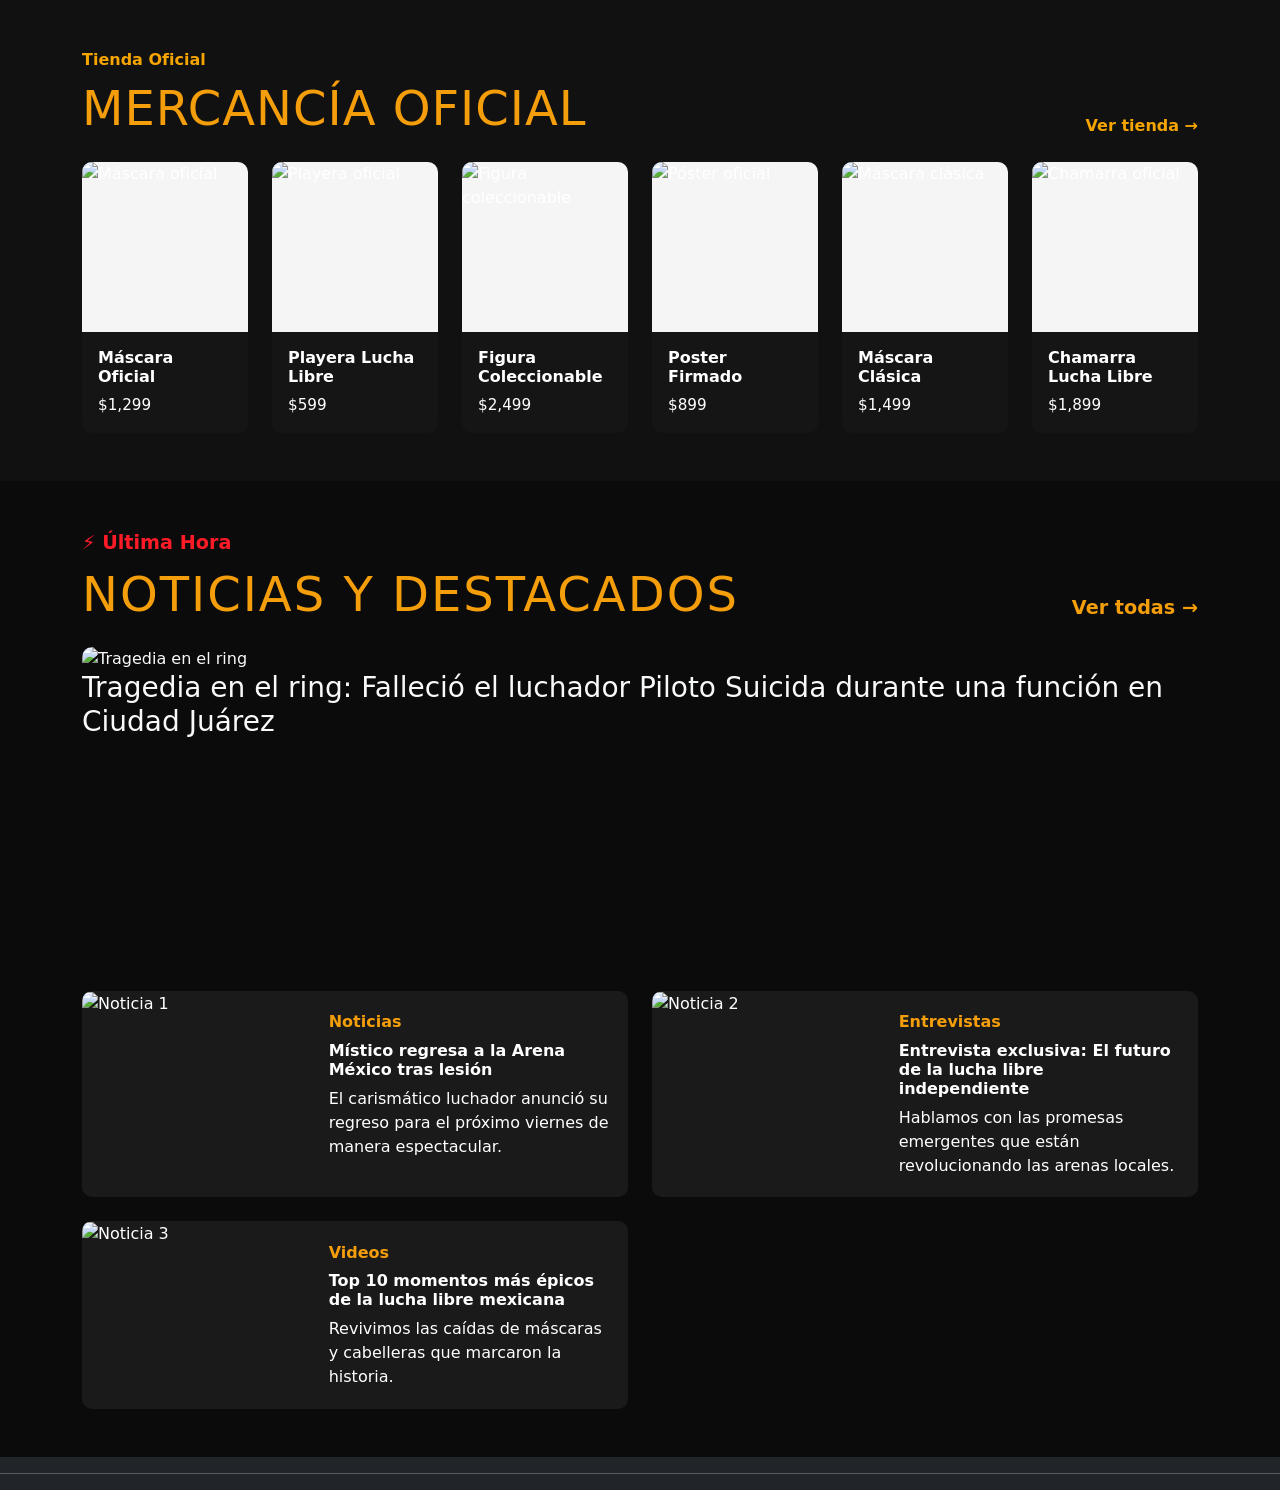
==== index.html @ d5060906 "modificaciones" ====
<!doctype html>
<html lang="es">
  <head>
    <meta charset="UTF-8" />
    <meta name="viewport" content="width=device-width, initial-scale=1.0" />
    <title>Hackatón</title>

    <link
      href="https://cdn.jsdelivr.net/npm/bootstrap@5.3.3/dist/css/versions.min.css"
      rel="stylesheet"
    />
    <link
      href="https://cdn.jsdelivr.net/npm/bootstrap@5.3.3/dist/css/bootstrap.min.css"
      rel="stylesheet"
      integrity="sha384-QWTKZyjpPEjISv5WaRU9OFeRpok6YctnYmDr5pNlyT2bRjXh0JMhjY6hW+ALEwIH"
      crossorigin="anonymous"
    />

    <link rel="stylesheet" href="css/home.css" />
  </head>
  <body class="bg-dark text-light">
    <!--! DONDE LA LEYENDA SE FORJA-->

    <!--! MERCANCÍA OFICIAL -->
    <div class="mercancia-oficial">
      <section class="mercancia-section py-5">
        <div class="container">
          <!--? TÍTULO DE LA SECCIÓN -->
          <div class="d-flex justify-content-between align-items-end mb-4">
            <div>
              <p class="titulo-pequeno mb-2">Tienda Oficial</p>

              <h2 class="titulo-mercancia mb-0">MERCANCÍA OFICIAL</h2>
            </div>
            <!--? Boton ver tienda-->
            <a
              href="/pages/mercancia.html"
              class="ver-tienda d-none d-md-inline-block"
            >
              Ver tienda →
            </a>
          </div>

          <!--? TARJETAS -->
          <div class="row row-cols-1 row-cols-md-3 row-cols-lg-6 g-4">
            <div class="col">
              <div class="card h-100 card-producto">
                <!-- imagen 1 -->
                <div class="producto-img-box">
                  <img
                    src="https://cdn.milenio.com/uploads/media/2019/07/18/mascaras-lucha-libre-juego-fase_0_44_1024_637.jpg"
                    class="producto-img"
                    alt="Máscara oficial"
                  />
                </div>

                <div class="card-body">
                  <h5 class="card-title">Máscara Oficial</h5>
                  <p class="card-text">$1,299</p>
                </div>
              </div>
            </div>

            <div class="col">
              <div class="card h-100 card-producto">
                <!-- imagen 2 -->
                <div class="producto-img-box">
                  <img
                    src="https://encrypted-tbn0.gstatic.com/images?q=tbn:ANd9GcQhhIkLohLwHJtIzZLAo8po2sjQUEaLn5QGZA&s"
                    class="producto-img"
                    alt="Playera oficial"
                  />
                </div>

                <div class="card-body">
                  <h5 class="card-title">Playera Lucha Libre</h5>
                  <p class="card-text">$599</p>
                </div>
              </div>
            </div>

            <div class="col">
              <div class="card h-100 card-producto">
                <!-- imagen 3 -->
                <div class="producto-img-box">
                  <img
                    src="https://images-na.ssl-images-amazon.com/images/I/41IMF8T1-lL._AC_UL495_SR435,495_.jpg"
                    class="producto-img"
                    alt="Figura coleccionable"
                  />
                </div>

                <div class="card-body">
                  <h5 class="card-title">Figura Coleccionable</h5>
                  <p class="card-text">$2,499</p>
                </div>
              </div>
            </div>

            <div class="col">
              <div class="card h-100 card-producto">
                <!-- imagen 4 -->
                <div class="producto-img-box">
                  <img
                    src="https://http2.mlstatic.com/D_NQ_NP_699752-MLM77846238960_072024-O.webp"
                    class="producto-img"
                    alt="Póster oficial"
                  />
                </div>

                <div class="card-body">
                  <h5 class="card-title">Poster Firmado</h5>
                  <p class="card-text">$899</p>
                </div>
              </div>
            </div>

            <div class="col">
              <div class="card h-100 card-producto">
                <!-- imagen 5 -->
                <div class="producto-img-box">
                  <img
                    src="https://i.etsystatic.com/17309891/r/il/6940ac/5048235880/il_fullxfull.5048235880_5ohd.jpg"
                    class="producto-img"
                    alt="Máscara clásica"
                  />
                </div>

                <div class="card-body">
                  <h5 class="card-title">Máscara Clásica</h5>
                  <p class="card-text">$1,499</p>
                </div>
              </div>
            </div>

            <div class="col">
              <div class="card h-100 card-producto">
                <!-- imagen 6 -->
                <div class="producto-img-box">
                  <img
                    src="https://encrypted-tbn0.gstatic.com/images?q=tbn:ANd9GcRQfWSMgFI6F3WywtCOQ6Vuruce3y_BDpOS0g&s"
                    class="producto-img"
                    alt="Chamarra oficial"
                  />
                </div>

                <div class="card-body">
                  <h5 class="card-title">Chamarra Lucha Libre</h5>
                  <p class="card-text">$1,899</p>
                </div>
              </div>
            </div>
          </div>
        </div>
      </section>
    </div>

    <!--! NOTICIAS Y DESTACADOS-->
    <section class="noticias-section py-5">
      <div class="container">
        <!--? Encabezado -->
        <div class="d-flex justify-content-between align-items-end mb-4">
          <div>
            <p class="last-new mb-2">⚡ Última Hora</p>

            <h2 class="noticias-title mb-0">NOTICIAS Y DESTACADOS</h2>
          </div>

          <a
            href="/pages/noticias.html"
            class="ver-todas d-none d-md-inline-block"
          >
            Ver todas →
          </a>
        </div>

        <!--? Noticia principal -->
        <div class="noticia-principal mb-4">
          <img
            src="https://sportal365images.com/process/smp-images-production/record.mx/27022026/68dc5861-8cba-47db-aeb2-002b537a43bd.jpeg?operations=crop(1:64:1500:907),fit(860:484)"
            alt="Tragedia en el ring"
            class="noticia-principal-img"
          />

          <div class="noticia-principal-info">
            <h3>
              Tragedia en el ring: Falleció el luchador Piloto Suicida durante
              una función en Ciudad Juárez
            </h3>
          </div>
        </div>

        <!-- ?Noticias pequeñas -->
        <div class="row g-4">
          <!-- Noticia 1 -->
          <div class="col-12 col-lg-6">
            <div class="card noticia-card border-0 h-100">
              <div class="row g-0 h-100">
                <div class="col-5">
                  <img
                    src="https://blob.postadeportes.com/images/2025/06/26/gqpomvdbiaedv8s-0f9f808e-focus-min0.19-0.68-498-423.webp"
                    class="img-fluid noticia-img"
                    alt="Noticia 1"
                  />
                </div>

                <div class="col-7">
                  <div class="card-body">
                    <span class="categoria">Noticias</span>
                    <h5 class="card-title">
                      Místico regresa a la Arena México tras lesión
                    </h5>
                    <p class="card-text">
                      El carismático luchador anunció su regreso para el próximo
                      viernes de manera espectacular.
                    </p>
                  </div>
                </div>
              </div>
            </div>
          </div>

          <!-- Noticia 2 -->
          <div class="col-12 col-lg-6">
            <div class="card noticia-card border-0 h-100">
              <div class="row g-0 h-100">
                <div class="col-5">
                  <img
                    src="https://yt3.googleusercontent.com/8dI4qmXKFoPA9MI8p9ss1xSdeLlBYXfAQeUu3wDIXyPmvXO3UEvaw8Fo3HADbaXZFEF5_k3kuw=s900-c-k-c0x00ffffff-no-rj"
                    class="img-fluid noticia-img"
                    alt="Noticia 2"
                  />
                </div>

                <div class="col-7">
                  <div class="card-body">
                    <span class="categoria">Entrevistas</span>
                    <h5 class="card-title">
                      Entrevista exclusiva: El futuro de la lucha libre
                      independiente
                    </h5>
                    <p class="card-text">
                      Hablamos con las promesas emergentes que están
                      revolucionando las arenas locales.
                    </p>
                  </div>
                </div>
              </div>
            </div>
          </div>

          <!-- Noticia 3 -->
          <div class="col-12 col-lg-6">
            <div class="card noticia-card border-0 h-100">
              <div class="row g-0 h-100">
                <div class="col-5">
                  <img
                    src="https://st2.depositphotos.com/1579454/11358/i/450/depositphotos_113585834-stock-photo-top-10-ten-award-cup.jpg"
                    class="img-fluid noticia-img"
                    alt="Noticia 3"
                  />
                </div>

                <div class="col-7">
                  <div class="card-body">
                    <span class="categoria">Videos</span>
                    <h5 class="card-title">
                      Top 10 momentos más épicos de la lucha libre mexicana
                    </h5>
                    <p class="card-text">
                      Revivimos las caídas de máscaras y cabelleras que marcaron
                      la historia.
                    </p>
                  </div>
                </div>
              </div>
            </div>
          </div>
        </div>
      </div>
    </section>
    <hr />
    <!--!LUCHADORES DESTACADOS-->

    <!--!GALERIA MULTIMEDIA-->

    <script
      src="https://cdn.jsdelivr.net/npm/bootstrap@5.3.3/dist/js/bootstrap.bundle.min.js"
      integrity="sha384-YvpcrYf0tY3lHB60NNkmXc5s9fDVZLESaAA55NDzOxhy9GkcIdslK1eN7N6jIeHz"
      crossorigin="anonymous"
    ></script>

    <script src="js/app.js"></script>
  </body>
</html>
---- css/home.css ----
/*!MERCANCIA OFICIAL*/

.mercancia-section {
  background-color: #111111;
}

.titulo-pequeno {
  color: #f5a400;
  font-size: 1rem;
  font-weight: 700;
}
.titulo-mercancia {
  color: rgb(245, 158, 11);
  font-size: clamp(2rem, 4vw, 3rem);
  font-weight: 400;
  letter-spacing: 1px;
}

.titulo-mercancia span {
  color: #f5a400;
}

.ver-tienda {
  color: #f5a400;
  text-decoration: none;
  font-size: 1rem;
  font-weight: 700;
}

.ver-tienda:hover {
  color: #06b6d4;
}

.card-producto {
  background-color: #151515;
  color: white;
  border: none;
  border-radius: 10px;
  overflow: hidden;
}

.producto-img-box {
  width: 100%;
  height: 170px;
  background-color: #f5f5f5;

  display: flex;
  align-items: center;
  justify-content: center;

  overflow: hidden;
}

.producto-img {
  width: 100%;
  height: 100%;
  object-fit: contain;
  display: block;
}

.card-producto .card-body {
  padding: 1rem;
}

.card-producto .card-title {
  font-size: 1rem;
  font-weight: 600;
}

.card-producto .card-text {
  font-size: 0.95rem;
  margin-bottom: 0;
}

/*!NOTICIAS Y DESTACADOS*/
.noticias-section {
  background-color: #0b0b0b;
}

.last-new {
  color: #fd1b28;
  font-size: 1.2rem;
  font-weight: 700;
}

.noticias-title {
  color: rgb(245, 158, 11);
  font-size: clamp(2rem, 4vw, 3rem);
  font-weight: 400;
  letter-spacing: 2px;
}

.noticias-title span {
  color: rgb(231, 76, 60);
}

.ver-todas {
  color: #f59e0b;
  text-decoration: none;
  font-size: 1.2rem;
  font-weight: 600;
}

.ver-todas:hover {
  color: #06b6d4;
}

/*? Noticia principal */
.noticia-principal {
  min-height: 320px;
  border-radius: 10px;
  overflow: hidden;
  background-color: #0b0b0b;
}

.noticia-principal .card-img {
  width: 100%;
  height: 120px;
  object-fit: cover;
  display: block;
}

.noticia-principal-img {
  width: 100%;
  height: 100%;
  object-fit: cover;
  object-position: center;
  display: block;
}

.noticia-overlay {
  background: linear-gradient(
    to top,
    rgba(0, 0, 0, 0.85),
    rgba(0, 0, 0, 0.25),
    rgba(0, 0, 0, 0)
  );
  padding: 2rem;
}

.categoria-principal {
  font-size: 1rem;
  font-weight: 700;
}

.titulo-principal {
  font-size: 1.4rem;
  font-weight: 700;
  margin: 1;
}

/*? Tarjetas pequeñas */
.noticia-card {
  background-color: #1a1a1a;
  color: white;
  border-radius: 10px;
  overflow: hidden;
}

.noticia-img {
  width: 100%;
  height: 100%;
  object-fit: cover;
}

.noticia-card .card-body {
  padding: 1.2rem;
}

.categoria {
  color: rgb(245, 158, 11);
  font-size: 1rem;
  font-weight: 700;
}

.noticia-card .card-title {
  font-size: 1rem;
  font-weight: 700;
  margin-top: 0.4rem;
  margin-bottom: 0.5rem;
}

.noticia-card .card-text {
  color: fafafa;
  font-size: 1rem;
  margin-bottom: 0;
}

.card-title {
  font-size: 1rem;
}
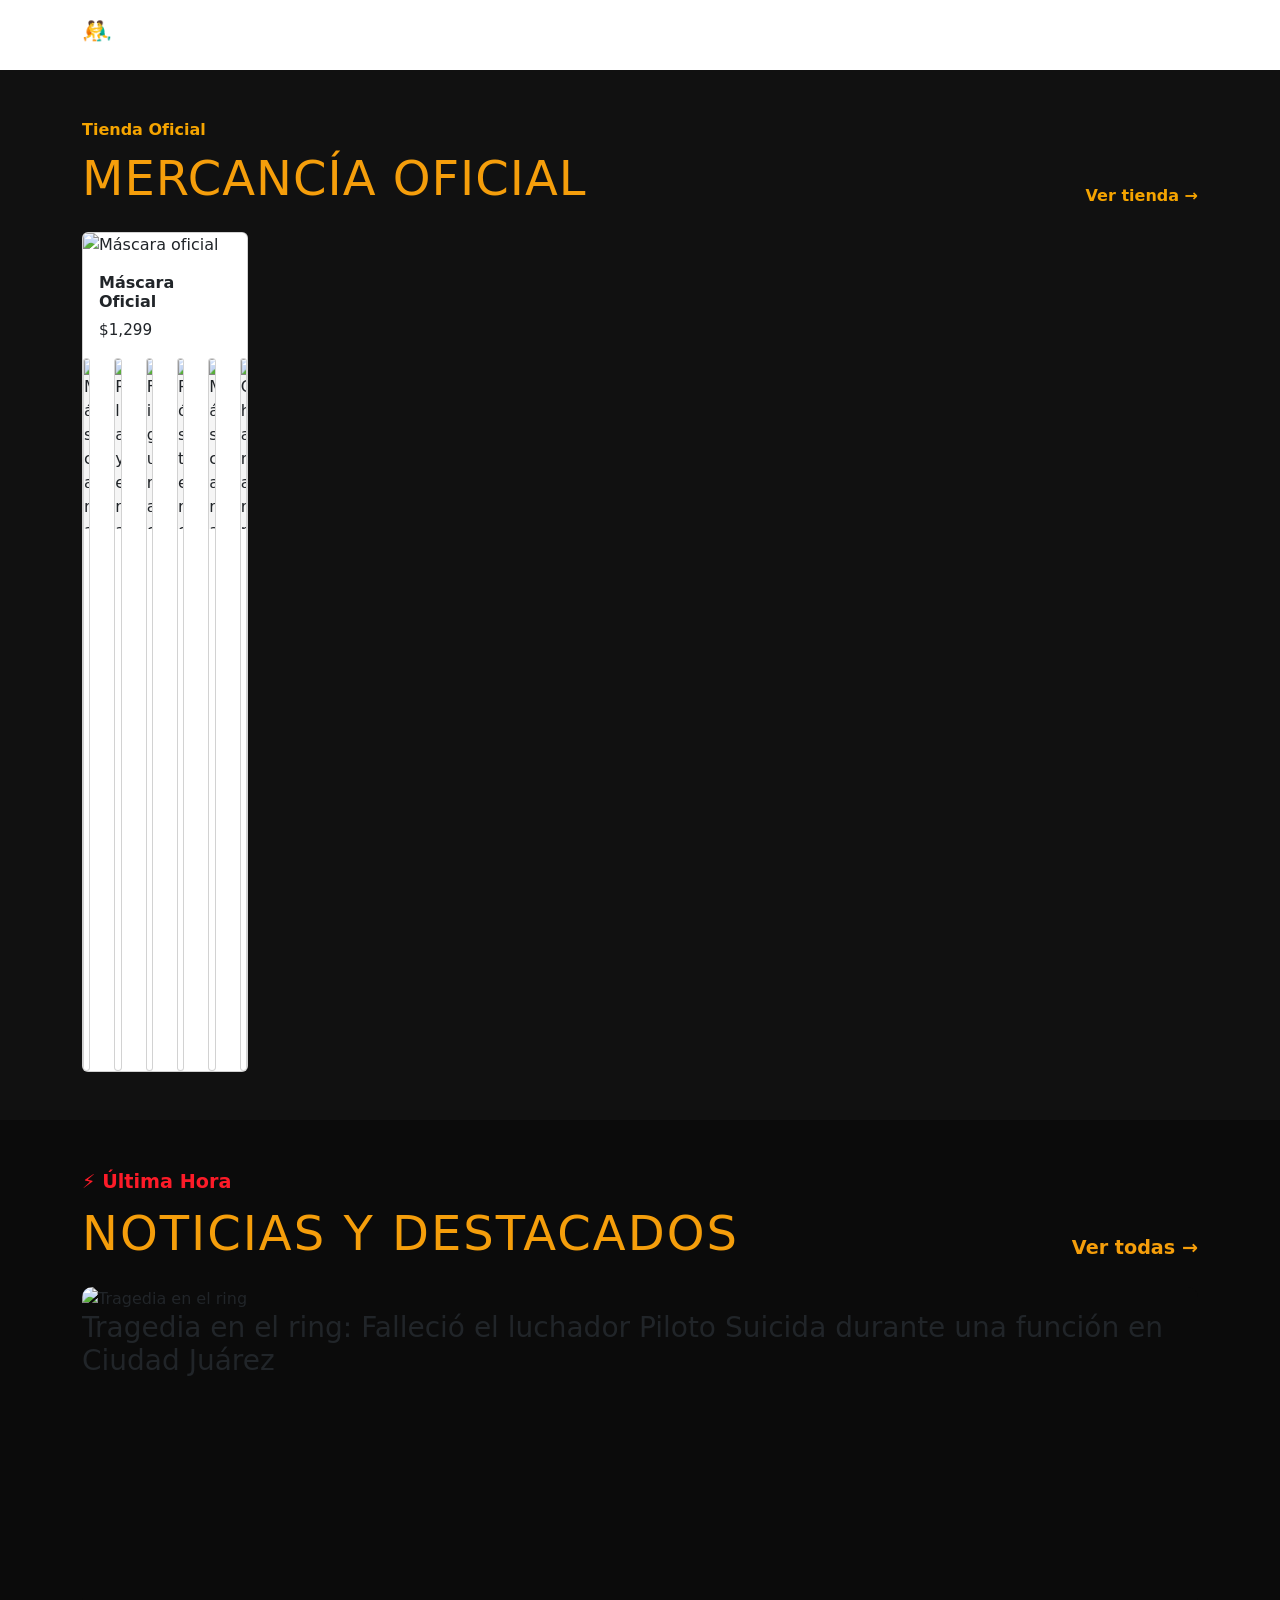
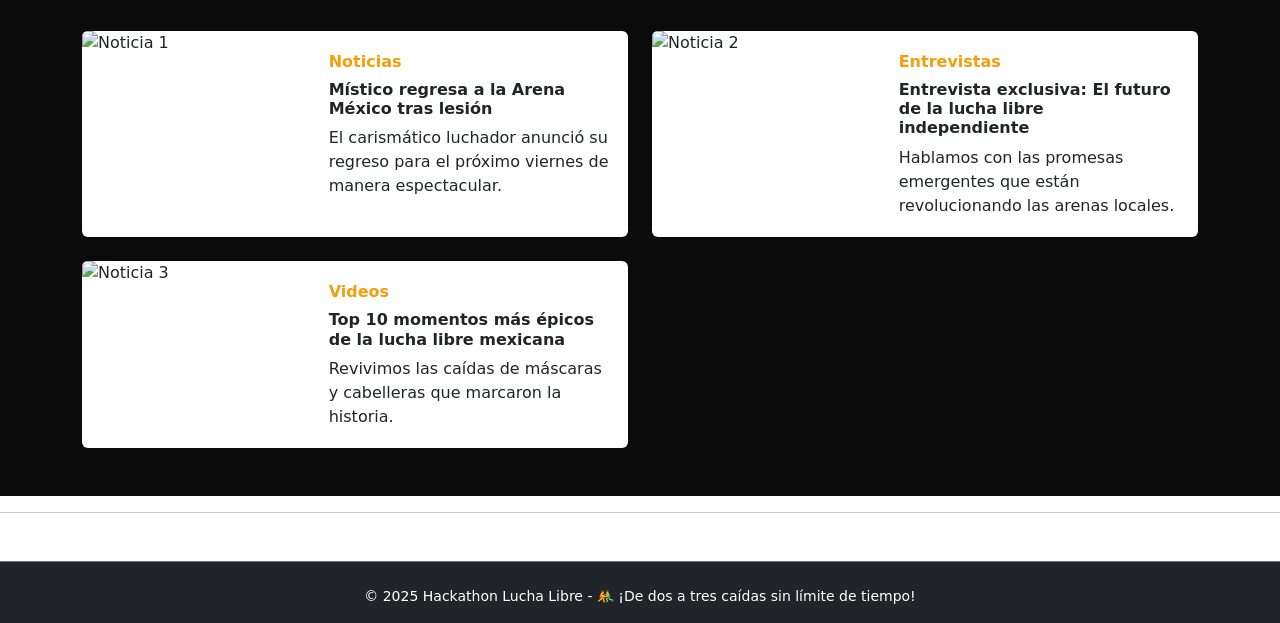
==== commit 95851a29: "Merge branch 'main' into luchadores" ====
--- a/index.html
+++ b/index.html
@@ -1,44 +1,63 @@
 <!doctype html>
 <html lang="es">
-  <head>
-    <meta charset="UTF-8" />
-    <meta name="viewport" content="width=device-width, initial-scale=1.0" />
-    <title>Hackatón</title>
-
-    <link
-      href="https://cdn.jsdelivr.net/npm/bootstrap@5.3.3/dist/css/versions.min.css"
-      rel="stylesheet"
-    />
-    <link
-      href="https://cdn.jsdelivr.net/npm/bootstrap@5.3.3/dist/css/bootstrap.min.css"
-      rel="stylesheet"
-      integrity="sha384-QWTKZyjpPEjISv5WaRU9OFeRpok6YctnYmDr5pNlyT2bRjXh0JMhjY6hW+ALEwIH"
-      crossorigin="anonymous"
-    />
-
-    <link rel="stylesheet" href="css/home.css" />
-  </head>
-  <body class="bg-dark text-light">
-    <!--! DONDE LA LEYENDA SE FORJA-->
-
-    <!--! MERCANCÍA OFICIAL -->
-    <div class="mercancia-oficial">
-      <section class="mercancia-section py-5">
-        <div class="container">
-          <!--? TÍTULO DE LA SECCIÓN -->
-          <div class="d-flex justify-content-between align-items-end mb-4">
-            <div>
-              <p class="titulo-pequeno mb-2">Tienda Oficial</p>
-
-              <h2 class="titulo-mercancia mb-0">MERCANCÍA OFICIAL</h2>
-            </div>
-            <!--? Boton ver tienda-->
-            <a
-              href="/pages/mercancia.html"
-              class="ver-tienda d-none d-md-inline-block"
-            >
-              Ver tienda →
-            </a>
+<head>
+    <meta charset="UTF-8">
+    <meta name="viewport" content="width=device-width, initial-scale=1.0">
+    <title>Hackatón | Lucha Libre</title>
+    
+    <!-- Bootstrap CSS (solo uno, el correcto) -->
+    <link href="https://cdn.jsdelivr.net/npm/bootstrap@5.3.3/dist/css/bootstrap.min.css" rel="stylesheet">
+    
+    <!-- Tus estilos -->
+    <link rel="stylesheet" href="css/global.css">
+    <link rel="stylesheet" href="css/home.css">
+</head>
+<body>
+<!-- 
+    <main class="container">
+        <div class="row justify-content-center text-center my-5">
+            <div class="col-md-8">
+                <h1 class="display-4 fw-bold text-success mb-3">Holiis</h1>
+                <p class="lead text-secondary">Esta es la plantilla base conectada a Bootstrap 5, CSS y JS.</p>
+                <hr class="border-secondary my-4">
+                <div class="d-grid gap-2 d-sm-flex justify-content-sm-center">
+                    <button type="button" class="btn btn-success btn-lg px-4 gap-3" id="btn-test">Probar JavaScript</button>
+                </div>
+            </div>
+        </div>
+    </main>
+
+<!--! MERCANCÍA OFICIAL -->
+<section class="mercancia-section py-5">
+  <div class="container">
+
+    <!--? TÍTULO DE LA SECCIÓN -->
+    <div class="d-flex justify-content-between align-items-end mb-4">
+      <div>        
+        <p class="titulo-pequeno mb-2">
+          Tienda Oficial
+        </p>
+
+        <h2 class="titulo-mercancia mb-0">
+          MERCANCÍA OFICIAL
+        </h2>
+      </div>
+      <!--? Boton ver tienda-->
+      <a href="/pages/mercancia.html" class="ver-tienda d-none d-md-inline-block">
+        Ver tienda →
+      </a>
+    </div>
+
+    <!--? TARJETAS -->
+    <div class="row row-cols-1 row-cols-md-3 row-cols-lg-6 g-4">
+
+      <div class="col">
+        <div class="card h-100 card-producto">
+          <!-- imagen 1 -->
+          <img src="https://cdn.milenio.com/uploads/media/2019/07/18/mascaras-lucha-libre-juego-fase_0_44_1024_637.jpg" class="card-img-top" alt="Máscara oficial">
+          <div class="card-body">
+            <h5 class="card-title">Máscara Oficial</h5>
+            <p class="card-text">$1,299</p>
           </div>
 
           <!--? TARJETAS -->
@@ -290,6 +309,12 @@
       crossorigin="anonymous"
     ></script>
 
-    <script src="js/app.js"></script>
-  </body>
+    <script src="https://cdn.jsdelivr.net/npm/bootstrap@5.3.3/dist/js/bootstrap.bundle.min.js" integrity="sha384-YvpcrYf0tY3lHB60NNkmXc5s9fDVZLESaAA55NDzOxhy9GkcIdslK1eN7N6jIeHz" crossorigin="anonymous"></script>
+
+    <script src="https://cdn.jsdelivr.net/npm/bootstrap@5.3.3/dist/js/bootstrap.bundle.min.js"></script>
+
+    
+    <script src="js/global.js"></script>
+    <script src="js/home.js"></script>
+</body>
 </html>
--- a/css/global.css
+++ b/css/global.css
@@ -0,0 +1,68 @@
+/* Estilos personalizados para el proyecto */
+body {
+    font-family: 'Segoe UI', Tahoma, Geneva, Verdana, sans-serif;
+}
+
+/* Color personalizado de fondo estilo gris oscuro profundo */
+.bg-black {
+    background-color: #0b0f19 !important;
+}
+
+/* Navbar */
+/* Estado inicial: transparente */
+#mainNavbar {
+    background-color: transparent !important;
+    transition: all 0.4s ease-in-out;
+    box-shadow: none;
+    backdrop-filter: blur(0px);
+}
+
+/* Cuando el navbar tiene la clase .scrolled (se activa con JS al hacer scroll) */
+#mainNavbar.scrolled {
+    background-color: rgba(0, 0, 0, 0.85) !important;
+    backdrop-filter: blur(8px);
+    box-shadow: 0 4px 20px rgba(0, 0, 0, 0.3);
+}
+
+/* Enlaces del navbar */
+#mainNavbar .nav-link {
+    color: white;
+    font-weight: 500;
+    text-transform: uppercase;
+    letter-spacing: 1px;
+    font-size: 0.9rem;
+    margin: 0 0.5rem;
+    transition: color 0.3s ease, border-bottom 0.3s ease;
+    border-bottom: 2px solid transparent;
+}
+
+#mainNavbar .nav-link:hover {
+    color: #f9a826;  /* Color dorado / anaranjado tipo lucha libre */
+    border-bottom-color: #f9a826;
+}
+
+/* Marca (logo o texto) */
+#mainNavbar .navbar-brand {
+    color: white;
+    font-size: 1.5rem;
+    letter-spacing: 2px;
+    transition: color 0.3s ease;
+}
+
+#mainNavbar .navbar-brand:hover {
+    color: #f9a826;
+}
+
+/* Botón hamburguesa (toggler) en móvil */
+.navbar-toggler {
+    border-color: rgba(255,255,255,0.6);
+}
+
+.navbar-toggler-icon {
+    filter: invert(1);
+}
+
+/* Ajuste para que el contenido no quede oculto debajo del navbar fijo */
+body {
+    padding-top: 70px;
+}
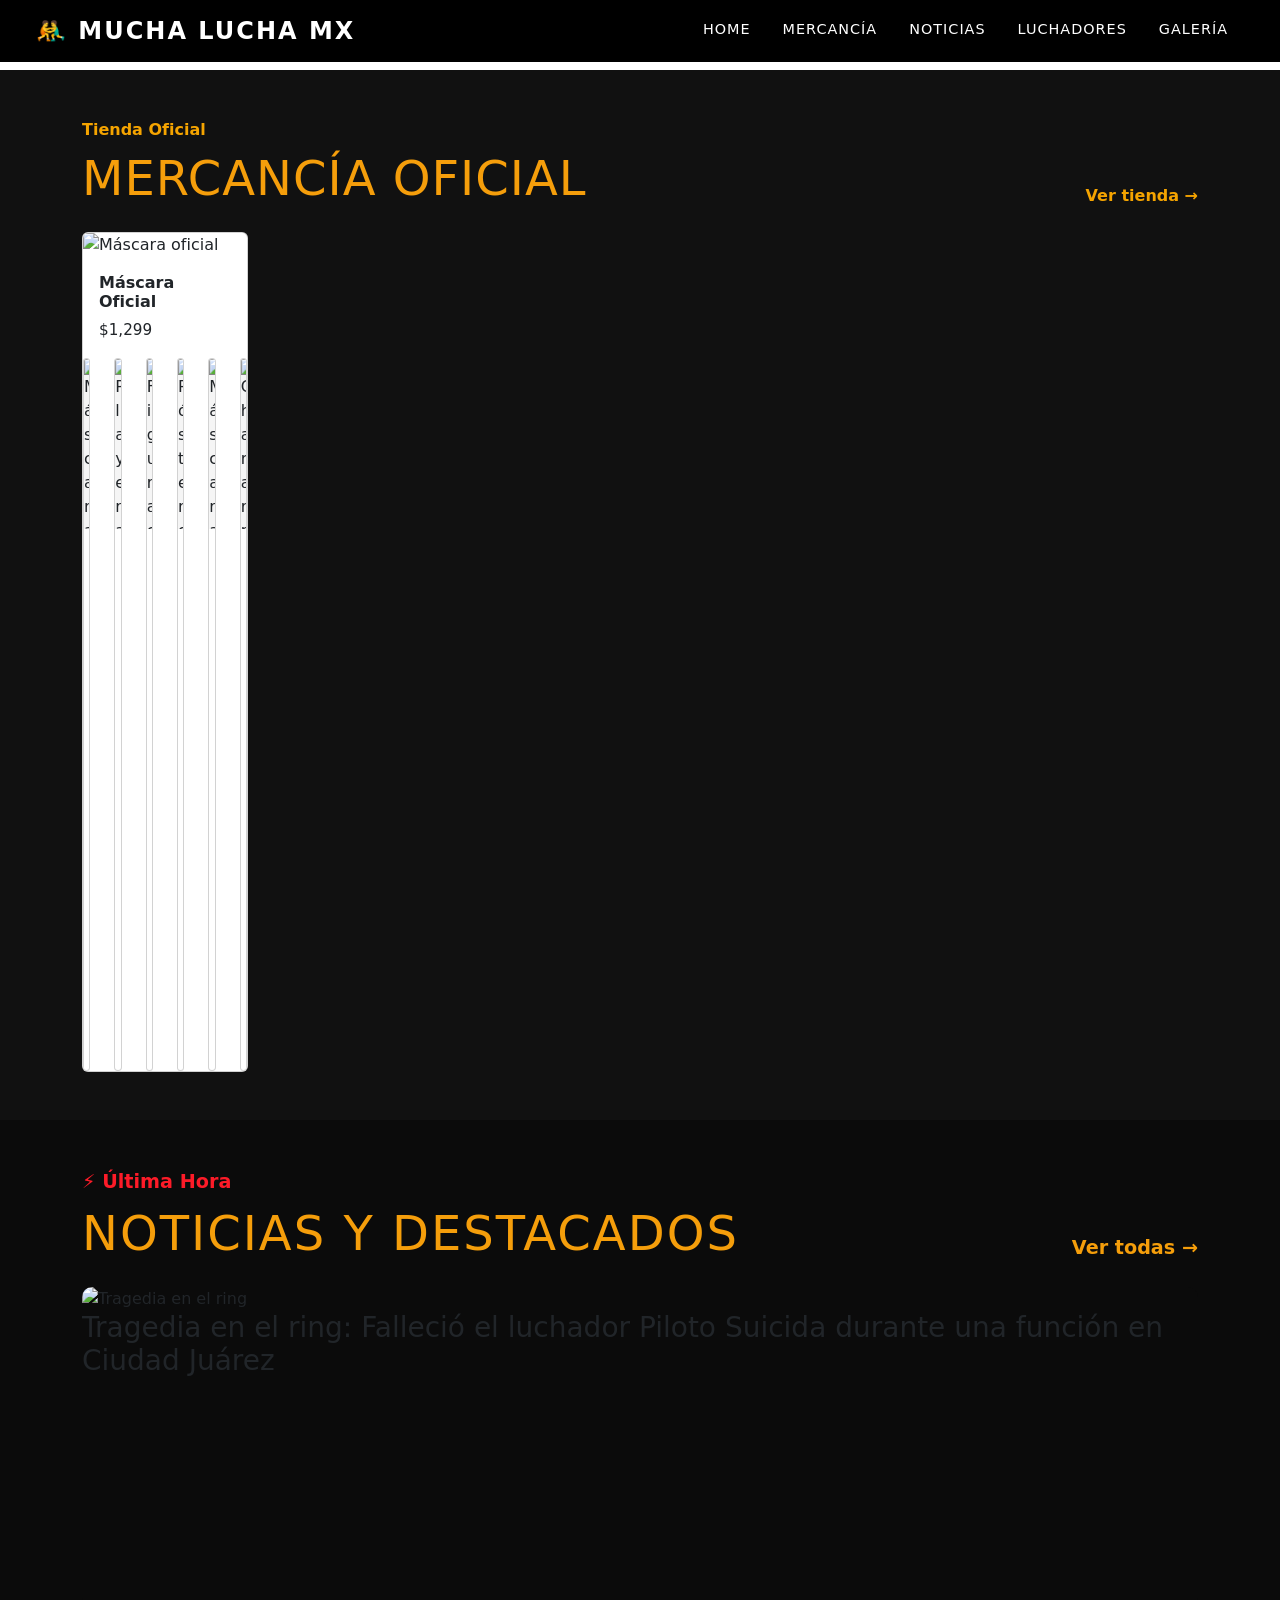
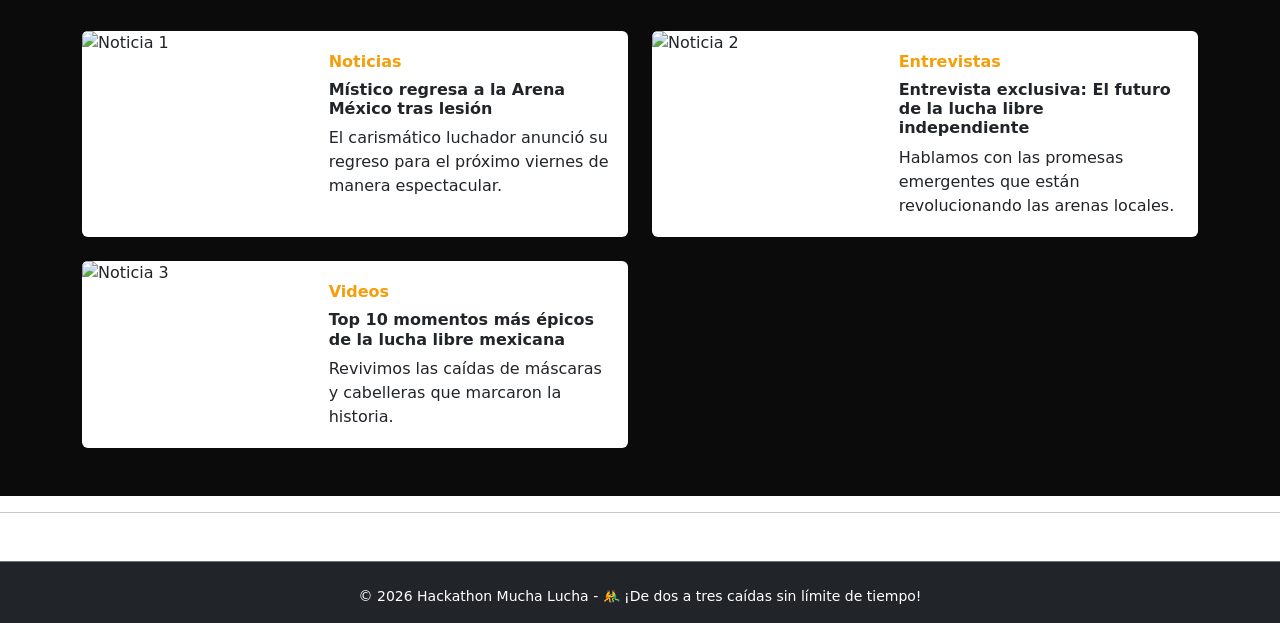
==== commit 400a8899: "se agregaron los navbar y footer" ====
--- a/index.html
+++ b/index.html
@@ -12,6 +12,35 @@
     <link rel="stylesheet" href="css/global.css">
     <link rel="stylesheet" href="css/home.css">
 </head>
+<!-- NAVBAR -->
+<nav class="navbar navbar-expand-lg fixed-top navbar-dark bg-black px-4" id="mainNavbar">
+  <div class="container-fluid">
+    <a class="navbar-brand fw-bold text-uppercase" href="index.html">
+      🤼‍♂️ Mucha Lucha MX</a>
+ <!-- BOTÓN RESPONSIVE -->
+    <button 
+      class="navbar-toggler" 
+      type="button" 
+      data-bs-toggle="collapse" 
+      data-bs-target="#menu" 
+      aria-controls="navbarMain" 
+      aria-expanded="false" 
+      aria-label="Toggle navigation">
+      <span class="navbar-toggler-icon"></span>
+    </button>
+ <!-- MENÚ -->
+    <div class="collapse navbar-collapse" id="navbarMain">
+      <ul class="navbar-nav ms-auto mb-2 mb-lg-0">
+        <li class="nav-item"><a class="nav-link" href="../index.html">Home</a></li>
+        <li class="nav-item"><a class="nav-link" href="../Mercancia/mercancia.html">Mercancía</a></li>
+        <li class="nav-item"><a class="nav-link" href="../pages/noticias.html">Noticias</a></li>
+        <li class="nav-item"><a class="nav-link" href="../pages/luchadores.html">Luchadores</a></li>
+        <li class="nav-item"><a class="nav-link" href="../pages/galeria.html">Galería</a></li>
+      </ul>
+    </div>
+  </div>
+
+</nav>  
 <body>
 <!-- 
     <main class="container">
--- a/css/global.css
+++ b/css/global.css
@@ -11,7 +11,7 @@
 /* Navbar */
 /* Estado inicial: transparente */
 #mainNavbar {
-    background-color: transparent !important;
+    background-color: black !important;
     transition: all 0.4s ease-in-out;
     box-shadow: none;
     backdrop-filter: blur(0px);
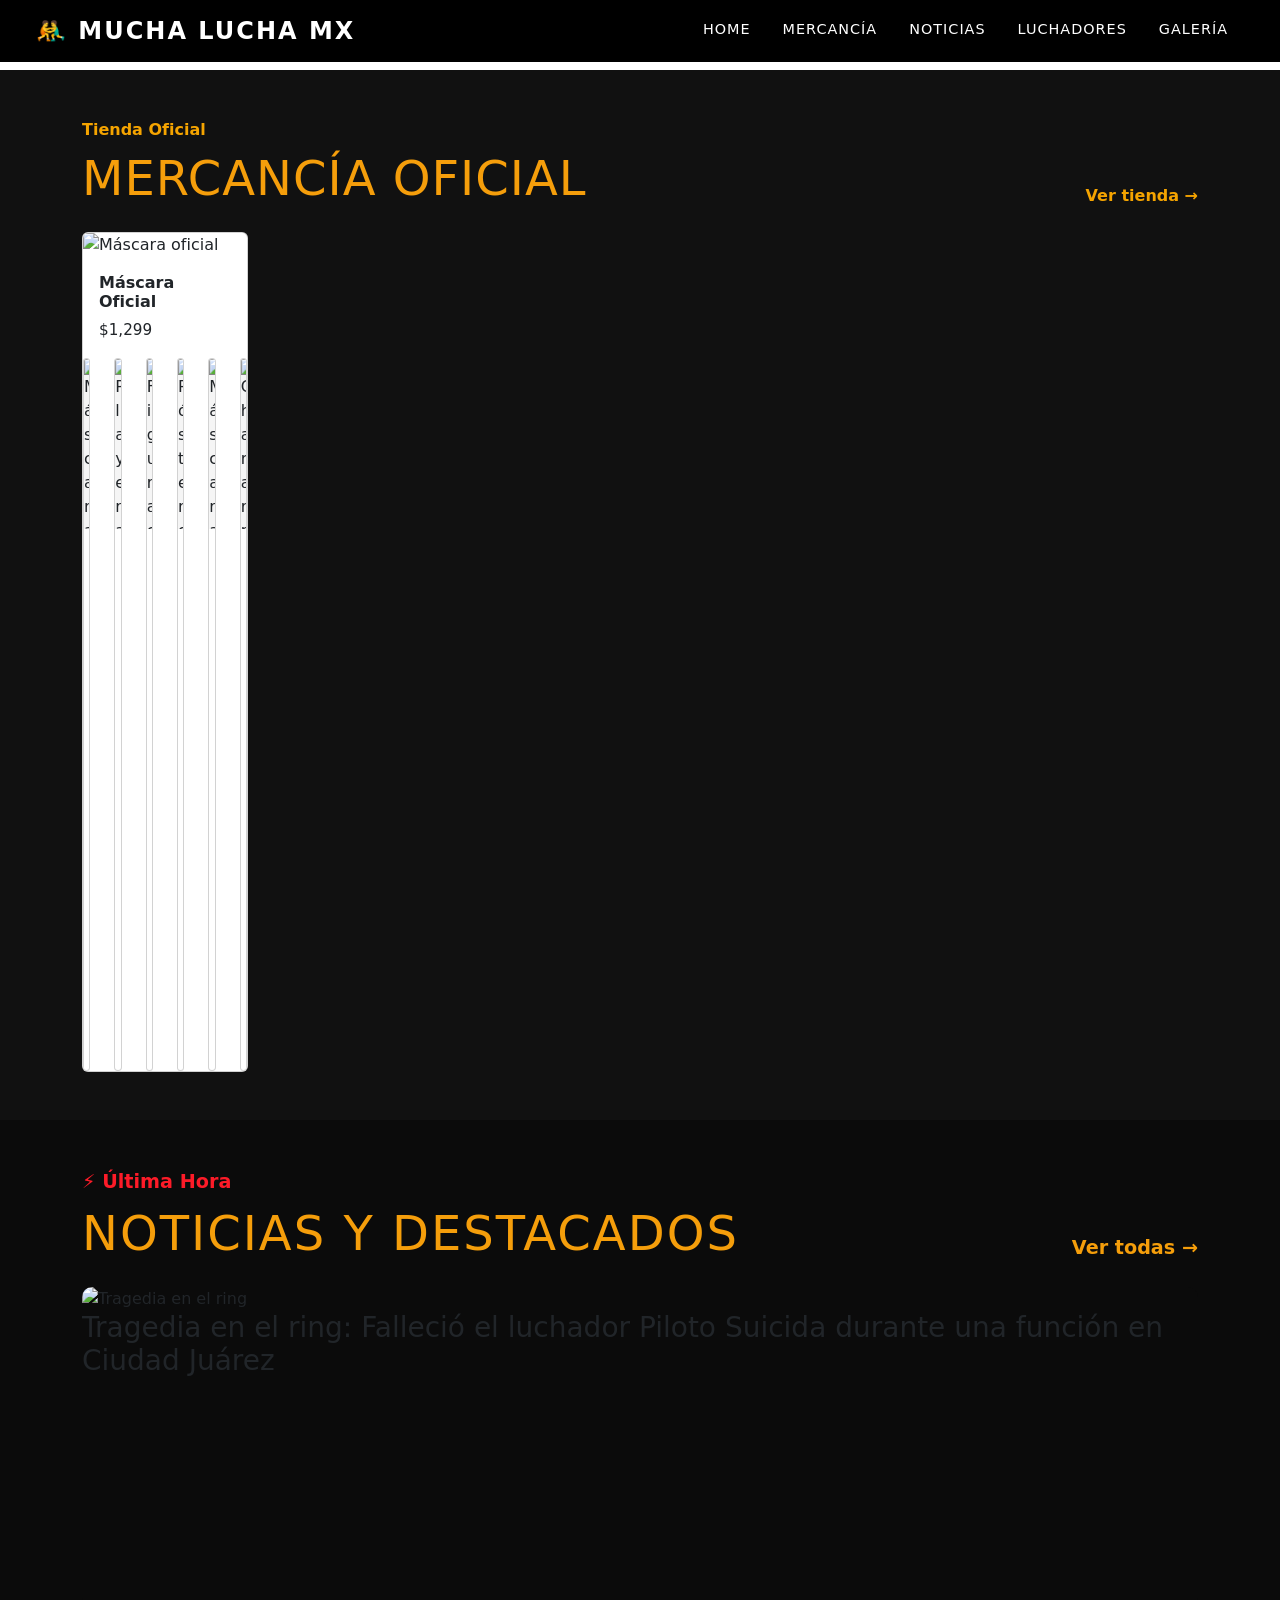
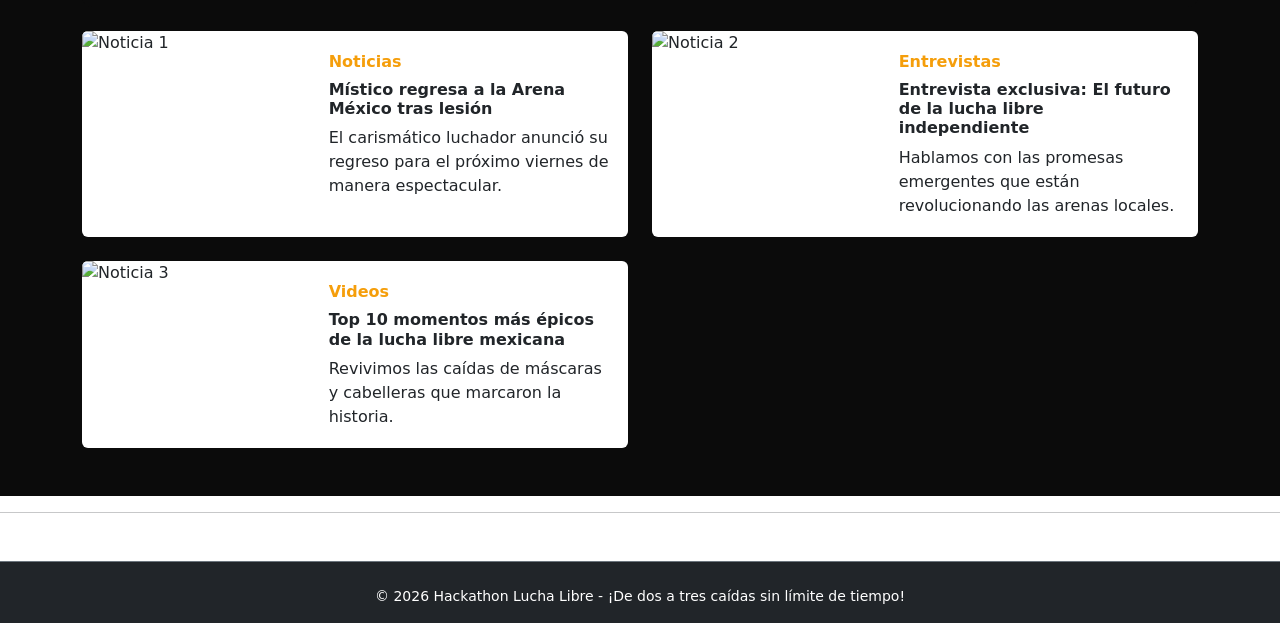
==== commit b080c902: "Agrege navbar" ====
--- a/index.html
+++ b/index.html
@@ -12,35 +12,6 @@
     <link rel="stylesheet" href="css/global.css">
     <link rel="stylesheet" href="css/home.css">
 </head>
-<!-- NAVBAR -->
-<nav class="navbar navbar-expand-lg fixed-top navbar-dark bg-black px-4" id="mainNavbar">
-  <div class="container-fluid">
-    <a class="navbar-brand fw-bold text-uppercase" href="index.html">
-      🤼‍♂️ Mucha Lucha MX</a>
- <!-- BOTÓN RESPONSIVE -->
-    <button 
-      class="navbar-toggler" 
-      type="button" 
-      data-bs-toggle="collapse" 
-      data-bs-target="#menu" 
-      aria-controls="navbarMain" 
-      aria-expanded="false" 
-      aria-label="Toggle navigation">
-      <span class="navbar-toggler-icon"></span>
-    </button>
- <!-- MENÚ -->
-    <div class="collapse navbar-collapse" id="navbarMain">
-      <ul class="navbar-nav ms-auto mb-2 mb-lg-0">
-        <li class="nav-item"><a class="nav-link" href="../index.html">Home</a></li>
-        <li class="nav-item"><a class="nav-link" href="../Mercancia/mercancia.html">Mercancía</a></li>
-        <li class="nav-item"><a class="nav-link" href="../pages/noticias.html">Noticias</a></li>
-        <li class="nav-item"><a class="nav-link" href="../pages/luchadores.html">Luchadores</a></li>
-        <li class="nav-item"><a class="nav-link" href="../pages/galeria.html">Galería</a></li>
-      </ul>
-    </div>
-  </div>
-
-</nav>  
 <body>
 <!-- 
     <main class="container">
@@ -55,6 +26,7 @@
             </div>
         </div>
     </main>
+    
 
 <!--! MERCANCÍA OFICIAL -->
 <section class="mercancia-section py-5">
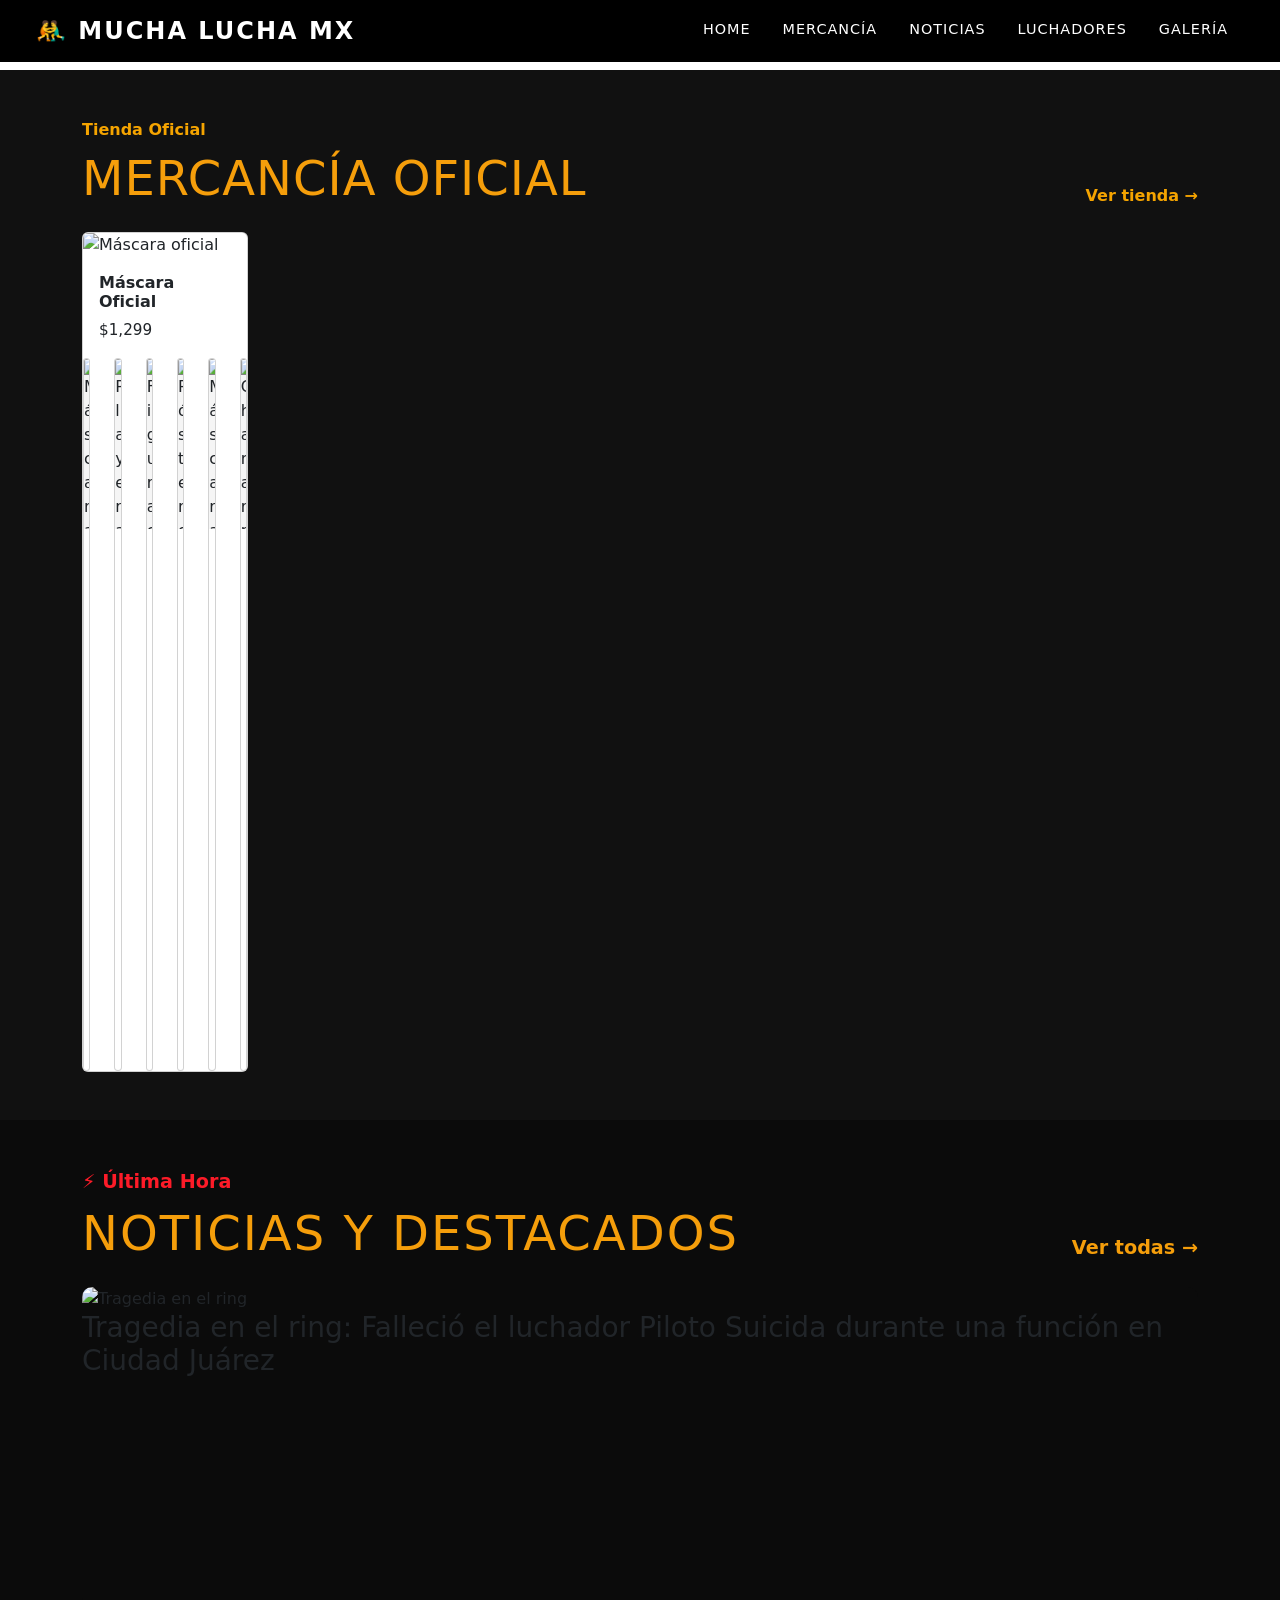
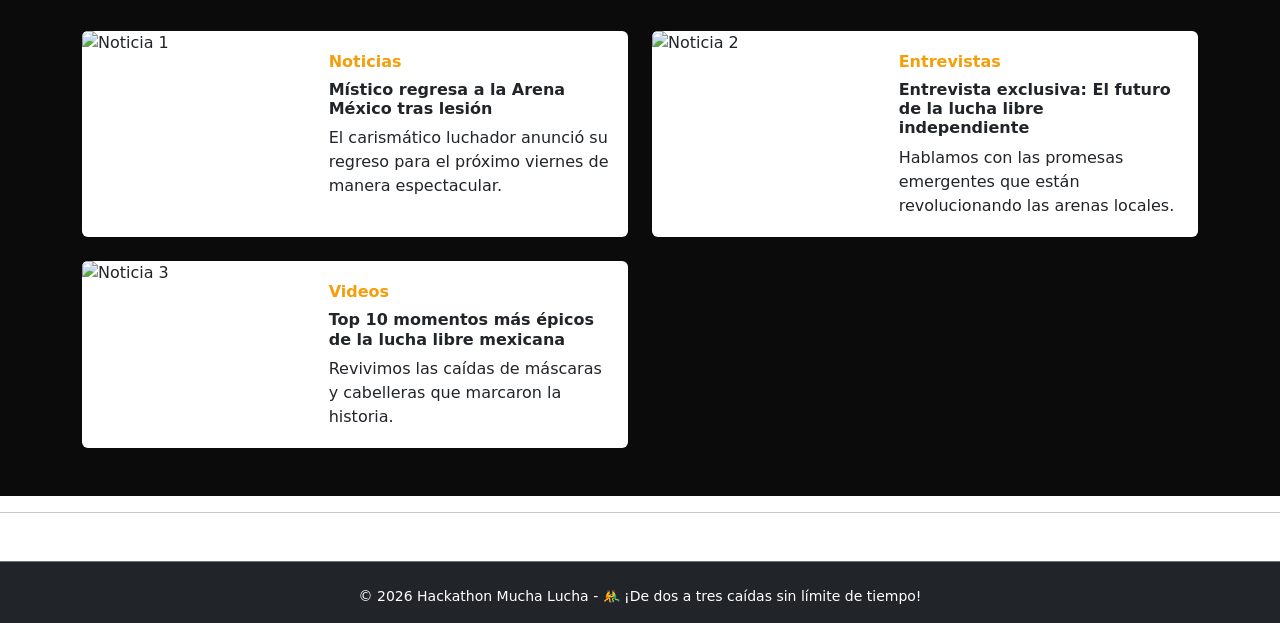
==== commit 68cc1f0a: "Merge branch 'main' into luchadores" ====
--- a/index.html
+++ b/index.html
@@ -12,6 +12,35 @@
     <link rel="stylesheet" href="css/global.css">
     <link rel="stylesheet" href="css/home.css">
 </head>
+<!-- NAVBAR -->
+<nav class="navbar navbar-expand-lg fixed-top navbar-dark bg-black px-4" id="mainNavbar">
+  <div class="container-fluid">
+    <a class="navbar-brand fw-bold text-uppercase" href="index.html">
+      🤼‍♂️ Mucha Lucha MX</a>
+ <!-- BOTÓN RESPONSIVE -->
+    <button 
+      class="navbar-toggler" 
+      type="button" 
+      data-bs-toggle="collapse" 
+      data-bs-target="#menu" 
+      aria-controls="navbarMain" 
+      aria-expanded="false" 
+      aria-label="Toggle navigation">
+      <span class="navbar-toggler-icon"></span>
+    </button>
+ <!-- MENÚ -->
+    <div class="collapse navbar-collapse" id="navbarMain">
+      <ul class="navbar-nav ms-auto mb-2 mb-lg-0">
+        <li class="nav-item"><a class="nav-link" href="../index.html">Home</a></li>
+        <li class="nav-item"><a class="nav-link" href="../Mercancia/mercancia.html">Mercancía</a></li>
+        <li class="nav-item"><a class="nav-link" href="../pages/noticias.html">Noticias</a></li>
+        <li class="nav-item"><a class="nav-link" href="../pages/luchadores.html">Luchadores</a></li>
+        <li class="nav-item"><a class="nav-link" href="../pages/galeria.html">Galería</a></li>
+      </ul>
+    </div>
+  </div>
+
+</nav>  
 <body>
 <!-- 
     <main class="container">
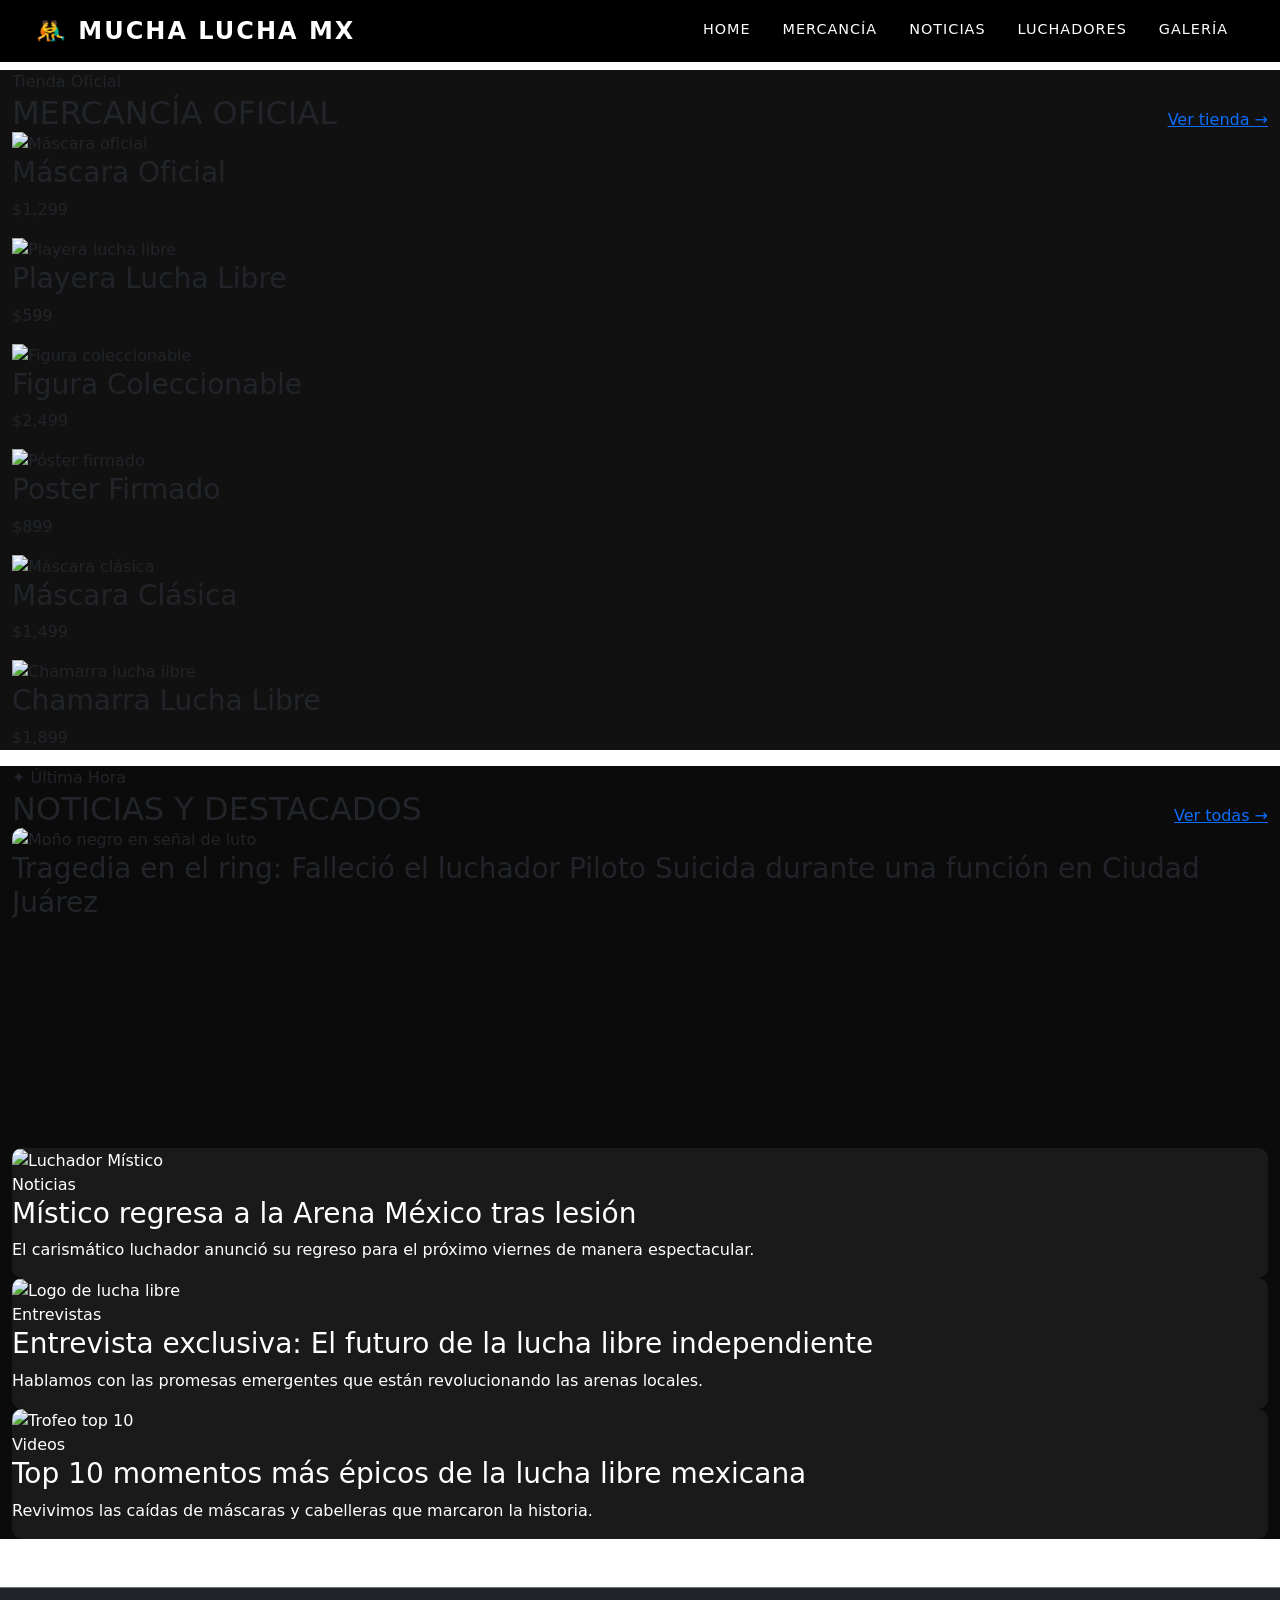
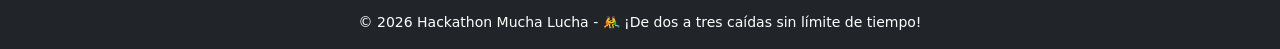
==== commit 6b68a7ad: "Se repara html" ====
--- a/index.html
+++ b/index.html
@@ -42,296 +42,161 @@
 
 </nav>  
 <body>
-<!-- 
-    <main class="container">
-        <div class="row justify-content-center text-center my-5">
-            <div class="col-md-8">
-                <h1 class="display-4 fw-bold text-success mb-3">Holiis</h1>
-                <p class="lead text-secondary">Esta es la plantilla base conectada a Bootstrap 5, CSS y JS.</p>
-                <hr class="border-secondary my-4">
-                <div class="d-grid gap-2 d-sm-flex justify-content-sm-center">
-                    <button type="button" class="btn btn-success btn-lg px-4 gap-3" id="btn-test">Probar JavaScript</button>
-                </div>
-            </div>
-        </div>
-    </main>
-    
-
-<!--! MERCANCÍA OFICIAL -->
-<section class="mercancia-section py-5">
-  <div class="container">
-
-    <!--? TÍTULO DE LA SECCIÓN -->
-    <div class="d-flex justify-content-between align-items-end mb-4">
-      <div>        
-        <p class="titulo-pequeno mb-2">
-          Tienda Oficial
-        </p>
-
-        <h2 class="titulo-mercancia mb-0">
-          MERCANCÍA OFICIAL
-        </h2>
+
+   <!-- MERCANCÍA OFICIAL -->
+    <section class="mercancia-section">
+      <div class="container-fluid page-container">
+        <div class="section-heading d-flex justify-content-between align-items-end">
+          <div>
+            <p class="section-kicker mb-0">Tienda Oficial</p>
+            <h2 class="section-title mb-0">MERCANCÍA OFICIAL</h2>
+          </div>
+
+          <a href="../Mercancia/mercancia.html" class="section-link">Ver tienda →</a>
+        </div>
+
+        <div class="productos-grid">
+          <article class="producto-card">
+            <img
+              src="https://cdn.milenio.com/uploads/media/2019/07/18/mascaras-lucha-libre-juego-fase_0_44_1024_637.jpg"
+              alt="Máscara oficial"
+              class="producto-img"
+            />
+            <div class="producto-body">
+              <h3>Máscara Oficial</h3>
+              <p>$1,299</p>
+            </div>
+          </article>
+
+          <article class="producto-card">
+            <img
+              src="https://encrypted-tbn0.gstatic.com/images?q=tbn:ANd9GcQhhIkLohLwHJtIzZLAo8po2sjQUEaLn5QGZA&s"
+              alt="Playera lucha libre"
+              class="producto-img"
+            />
+            <div class="producto-body">
+              <h3>Playera Lucha Libre</h3>
+              <p>$599</p>
+            </div>
+          </article>
+
+          <article class="producto-card">
+            <img
+              src="https://images-na.ssl-images-amazon.com/images/I/41IMF8T1-lL._AC_UL495_SR435,495_.jpg"
+              alt="Figura coleccionable"
+              class="producto-img"
+            />
+            <div class="producto-body">
+              <h3>Figura Coleccionable</h3>
+              <p>$2,499</p>
+            </div>
+          </article>
+
+          <article class="producto-card">
+            <img
+              src="https://http2.mlstatic.com/D_NQ_NP_699752-MLM77846238960_072024-O.webp"
+              alt="Póster firmado"
+              class="producto-img"
+            />
+            <div class="producto-body">
+              <h3>Poster Firmado</h3>
+              <p>$899</p>
+            </div>
+          </article>
+
+          <article class="producto-card">
+            <img
+              src="https://i.etsystatic.com/17309891/r/il/6940ac/5048235880/il_fullxfull.5048235880_5ohd.jpg"
+              alt="Máscara clásica"
+              class="producto-img"
+            />
+            <div class="producto-body">
+              <h3>Máscara Clásica</h3>
+              <p>$1,499</p>
+            </div>
+          </article>
+
+          <article class="producto-card">
+            <img
+              src="https://encrypted-tbn0.gstatic.com/images?q=tbn:ANd9GcRQfWSMgFI6F3WywtCOQ6Vuruce3y_BDpOS0g&s"
+              alt="Chamarra lucha libre"
+              class="producto-img"
+            />
+            <div class="producto-body">
+              <h3>Chamarra Lucha Libre</h3>
+              <p>$1,899</p>
+            </div>
+          </article>
+        </div>
       </div>
-      <!--? Boton ver tienda-->
-      <a href="/pages/mercancia.html" class="ver-tienda d-none d-md-inline-block">
-        Ver tienda →
-      </a>
-    </div>
-
-    <!--? TARJETAS -->
-    <div class="row row-cols-1 row-cols-md-3 row-cols-lg-6 g-4">
-
-      <div class="col">
-        <div class="card h-100 card-producto">
-          <!-- imagen 1 -->
-          <img src="https://cdn.milenio.com/uploads/media/2019/07/18/mascaras-lucha-libre-juego-fase_0_44_1024_637.jpg" class="card-img-top" alt="Máscara oficial">
-          <div class="card-body">
-            <h5 class="card-title">Máscara Oficial</h5>
-            <p class="card-text">$1,299</p>
+    </section>
+
+    <!-- NOTICIAS Y DESTACADOS -->
+    <section class="noticias-section">
+      <div class="container-fluid page-container">
+        <div class="section-heading noticias-heading d-flex justify-content-between align-items-end">
+          <div>
+            <p class="section-kicker news-kicker mb-0">✦ Última Hora</p>
+            <h2 class="section-title mb-0">NOTICIAS Y DESTACADOS</h2>
           </div>
 
-          <!--? TARJETAS -->
-          <div class="row row-cols-1 row-cols-md-3 row-cols-lg-6 g-4">
-            <div class="col">
-              <div class="card h-100 card-producto">
-                <!-- imagen 1 -->
-                <div class="producto-img-box">
-                  <img
-                    src="https://cdn.milenio.com/uploads/media/2019/07/18/mascaras-lucha-libre-juego-fase_0_44_1024_637.jpg"
-                    class="producto-img"
-                    alt="Máscara oficial"
-                  />
-                </div>
-
-                <div class="card-body">
-                  <h5 class="card-title">Máscara Oficial</h5>
-                  <p class="card-text">$1,299</p>
-                </div>
-              </div>
-            </div>
-
-            <div class="col">
-              <div class="card h-100 card-producto">
-                <!-- imagen 2 -->
-                <div class="producto-img-box">
-                  <img
-                    src="https://encrypted-tbn0.gstatic.com/images?q=tbn:ANd9GcQhhIkLohLwHJtIzZLAo8po2sjQUEaLn5QGZA&s"
-                    class="producto-img"
-                    alt="Playera oficial"
-                  />
-                </div>
-
-                <div class="card-body">
-                  <h5 class="card-title">Playera Lucha Libre</h5>
-                  <p class="card-text">$599</p>
-                </div>
-              </div>
-            </div>
-
-            <div class="col">
-              <div class="card h-100 card-producto">
-                <!-- imagen 3 -->
-                <div class="producto-img-box">
-                  <img
-                    src="https://images-na.ssl-images-amazon.com/images/I/41IMF8T1-lL._AC_UL495_SR435,495_.jpg"
-                    class="producto-img"
-                    alt="Figura coleccionable"
-                  />
-                </div>
-
-                <div class="card-body">
-                  <h5 class="card-title">Figura Coleccionable</h5>
-                  <p class="card-text">$2,499</p>
-                </div>
-              </div>
-            </div>
-
-            <div class="col">
-              <div class="card h-100 card-producto">
-                <!-- imagen 4 -->
-                <div class="producto-img-box">
-                  <img
-                    src="https://http2.mlstatic.com/D_NQ_NP_699752-MLM77846238960_072024-O.webp"
-                    class="producto-img"
-                    alt="Póster oficial"
-                  />
-                </div>
-
-                <div class="card-body">
-                  <h5 class="card-title">Poster Firmado</h5>
-                  <p class="card-text">$899</p>
-                </div>
-              </div>
-            </div>
-
-            <div class="col">
-              <div class="card h-100 card-producto">
-                <!-- imagen 5 -->
-                <div class="producto-img-box">
-                  <img
-                    src="https://i.etsystatic.com/17309891/r/il/6940ac/5048235880/il_fullxfull.5048235880_5ohd.jpg"
-                    class="producto-img"
-                    alt="Máscara clásica"
-                  />
-                </div>
-
-                <div class="card-body">
-                  <h5 class="card-title">Máscara Clásica</h5>
-                  <p class="card-text">$1,499</p>
-                </div>
-              </div>
-            </div>
-
-            <div class="col">
-              <div class="card h-100 card-producto">
-                <!-- imagen 6 -->
-                <div class="producto-img-box">
-                  <img
-                    src="https://encrypted-tbn0.gstatic.com/images?q=tbn:ANd9GcRQfWSMgFI6F3WywtCOQ6Vuruce3y_BDpOS0g&s"
-                    class="producto-img"
-                    alt="Chamarra oficial"
-                  />
-                </div>
-
-                <div class="card-body">
-                  <h5 class="card-title">Chamarra Lucha Libre</h5>
-                  <p class="card-text">$1,899</p>
-                </div>
-              </div>
-            </div>
-          </div>
-        </div>
-      </section>
-    </div>
-
-    <!--! NOTICIAS Y DESTACADOS-->
-    <section class="noticias-section py-5">
-      <div class="container">
-        <!--? Encabezado -->
-        <div class="d-flex justify-content-between align-items-end mb-4">
-          <div>
-            <p class="last-new mb-2">⚡ Última Hora</p>
-
-            <h2 class="noticias-title mb-0">NOTICIAS Y DESTACADOS</h2>
-          </div>
-
-          <a
-            href="/pages/noticias.html"
-            class="ver-todas d-none d-md-inline-block"
-          >
-            Ver todas →
-          </a>
-        </div>
-
-        <!--? Noticia principal -->
-        <div class="noticia-principal mb-4">
+          <a href="../pages/noticias.html" class="section-link">Ver todas →</a>
+        </div>
+
+        <article class="noticia-principal">
           <img
             src="https://sportal365images.com/process/smp-images-production/record.mx/27022026/68dc5861-8cba-47db-aeb2-002b537a43bd.jpeg?operations=crop(1:64:1500:907),fit(860:484)"
-            alt="Tragedia en el ring"
+            alt="Moño negro en señal de luto"
             class="noticia-principal-img"
           />
-
-          <div class="noticia-principal-info">
-            <h3>
-              Tragedia en el ring: Falleció el luchador Piloto Suicida durante
-              una función en Ciudad Juárez
-            </h3>
-          </div>
-        </div>
-
-        <!-- ?Noticias pequeñas -->
-        <div class="row g-4">
-          <!-- Noticia 1 -->
-          <div class="col-12 col-lg-6">
-            <div class="card noticia-card border-0 h-100">
-              <div class="row g-0 h-100">
-                <div class="col-5">
-                  <img
-                    src="https://blob.postadeportes.com/images/2025/06/26/gqpomvdbiaedv8s-0f9f808e-focus-min0.19-0.68-498-423.webp"
-                    class="img-fluid noticia-img"
-                    alt="Noticia 1"
-                  />
-                </div>
-
-                <div class="col-7">
-                  <div class="card-body">
-                    <span class="categoria">Noticias</span>
-                    <h5 class="card-title">
-                      Místico regresa a la Arena México tras lesión
-                    </h5>
-                    <p class="card-text">
-                      El carismático luchador anunció su regreso para el próximo
-                      viernes de manera espectacular.
-                    </p>
-                  </div>
-                </div>
-              </div>
-            </div>
-          </div>
-
-          <!-- Noticia 2 -->
-          <div class="col-12 col-lg-6">
-            <div class="card noticia-card border-0 h-100">
-              <div class="row g-0 h-100">
-                <div class="col-5">
-                  <img
-                    src="https://yt3.googleusercontent.com/8dI4qmXKFoPA9MI8p9ss1xSdeLlBYXfAQeUu3wDIXyPmvXO3UEvaw8Fo3HADbaXZFEF5_k3kuw=s900-c-k-c0x00ffffff-no-rj"
-                    class="img-fluid noticia-img"
-                    alt="Noticia 2"
-                  />
-                </div>
-
-                <div class="col-7">
-                  <div class="card-body">
-                    <span class="categoria">Entrevistas</span>
-                    <h5 class="card-title">
-                      Entrevista exclusiva: El futuro de la lucha libre
-                      independiente
-                    </h5>
-                    <p class="card-text">
-                      Hablamos con las promesas emergentes que están
-                      revolucionando las arenas locales.
-                    </p>
-                  </div>
-                </div>
-              </div>
-            </div>
-          </div>
-
-          <!-- Noticia 3 -->
-          <div class="col-12 col-lg-6">
-            <div class="card noticia-card border-0 h-100">
-              <div class="row g-0 h-100">
-                <div class="col-5">
-                  <img
-                    src="https://st2.depositphotos.com/1579454/11358/i/450/depositphotos_113585834-stock-photo-top-10-ten-award-cup.jpg"
-                    class="img-fluid noticia-img"
-                    alt="Noticia 3"
-                  />
-                </div>
-
-                <div class="col-7">
-                  <div class="card-body">
-                    <span class="categoria">Videos</span>
-                    <h5 class="card-title">
-                      Top 10 momentos más épicos de la lucha libre mexicana
-                    </h5>
-                    <p class="card-text">
-                      Revivimos las caídas de máscaras y cabelleras que marcaron
-                      la historia.
-                    </p>
-                  </div>
-                </div>
-              </div>
-            </div>
-          </div>
+          <h3>
+            Tragedia en el ring: Falleció el luchador Piloto Suicida durante una función en Ciudad Juárez
+          </h3>
+        </article>
+
+        <div class="noticias-grid">
+          <article class="noticia-card">
+            <img
+              src="https://blob.postadeportes.com/images/2025/06/26/gqpomvdbiaedv8s-0f9f808e-focus-min0.19-0.68-498-423.webp"
+              alt="Luchador Místico"
+              class="noticia-img"
+            />
+            <div class="noticia-body">
+              <span>Noticias</span>
+              <h3>Místico regresa a la Arena México tras lesión</h3>
+              <p>El carismático luchador anunció su regreso para el próximo viernes de manera espectacular.</p>
+            </div>
+          </article>
+
+          <article class="noticia-card">
+            <img
+              src="https://yt3.googleusercontent.com/8dI4qmXKFoPA9MI8p9ss1xSdeLlBYXfAQeUu3wDIXyPmvXO3UEvaw8Fo3HADbaXZFEF5_k3kuw=s900-c-k-c0x00ffffff-no-rj"
+              alt="Logo de lucha libre"
+              class="noticia-img"
+            />
+            <div class="noticia-body">
+              <span>Entrevistas</span>
+              <h3>Entrevista exclusiva: El futuro de la lucha libre independiente</h3>
+              <p>Hablamos con las promesas emergentes que están revolucionando las arenas locales.</p>
+            </div>
+          </article>
+
+          <article class="noticia-card">
+            <img
+              src="https://st2.depositphotos.com/1579454/11358/i/450/depositphotos_113585834-stock-photo-top-10-ten-award-cup.jpg"
+              alt="Trofeo top 10"
+              class="noticia-img"
+            />
+            <div class="noticia-body">
+              <span>Videos</span>
+              <h3>Top 10 momentos más épicos de la lucha libre mexicana</h3>
+              <p>Revivimos las caídas de máscaras y cabelleras que marcaron la historia.</p>
+            </div>
+          </article>
         </div>
       </div>
     </section>
-    <hr />
-    <!--!LUCHADORES DESTACADOS-->
-
-    <!--!GALERIA MULTIMEDIA-->
+  </main>
 
     <script
       src="https://cdn.jsdelivr.net/npm/bootstrap@5.3.3/dist/js/bootstrap.bundle.min.js"
@@ -347,4 +212,4 @@
     <script src="js/global.js"></script>
     <script src="js/home.js"></script>
 </body>
-</html>+</html>
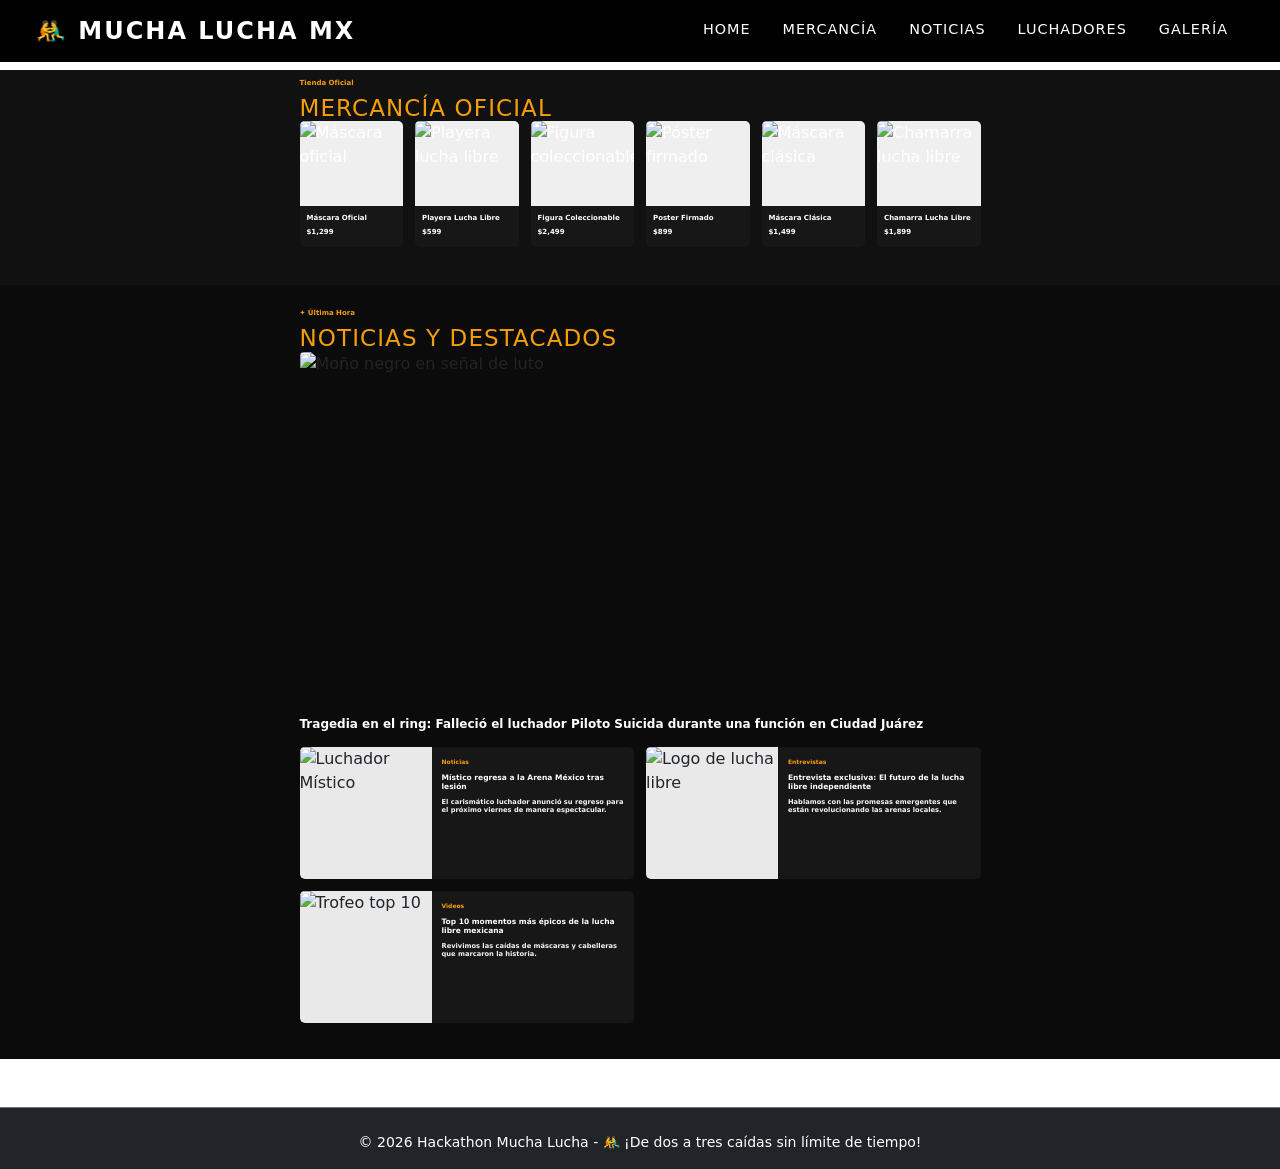
==== commit 423c610d: "Cambios finales" ====
--- a/index.html
+++ b/index.html
@@ -31,11 +31,11 @@
  <!-- MENÚ -->
     <div class="collapse navbar-collapse" id="navbarMain">
       <ul class="navbar-nav ms-auto mb-2 mb-lg-0">
-        <li class="nav-item"><a class="nav-link" href="../index.html">Home</a></li>
-        <li class="nav-item"><a class="nav-link" href="../Mercancia/mercancia.html">Mercancía</a></li>
-        <li class="nav-item"><a class="nav-link" href="../pages/noticias.html">Noticias</a></li>
-        <li class="nav-item"><a class="nav-link" href="../pages/luchadores.html">Luchadores</a></li>
-        <li class="nav-item"><a class="nav-link" href="../pages/galeria.html">Galería</a></li>
+        <li class="nav-item"><a class="nav-link" href="./index.html">Home</a></li>
+        <li class="nav-item"><a class="nav-link" href="./Mercancia/mercancia.html">Mercancía</a></li>
+        <li class="nav-item"><a class="nav-link" href="./pages/noticias.html">Noticias</a></li>
+        <li class="nav-item"><a class="nav-link" href="./pages/luchadores.html">Luchadores</a></li>
+        <li class="nav-item"><a class="nav-link" href="./pages/galeria.html">Galería</a></li>
       </ul>
     </div>
   </div>
@@ -50,10 +50,10 @@
           <div>
             <p class="section-kicker mb-0">Tienda Oficial</p>
             <h2 class="section-title mb-0">MERCANCÍA OFICIAL</h2>
-          </div>
+          <!-- </div>
 
           <a href="../Mercancia/mercancia.html" class="section-link">Ver tienda →</a>
-        </div>
+        </div> -->
 
         <div class="productos-grid">
           <article class="producto-card">
@@ -138,10 +138,10 @@
           <div>
             <p class="section-kicker news-kicker mb-0">✦ Última Hora</p>
             <h2 class="section-title mb-0">NOTICIAS Y DESTACADOS</h2>
-          </div>
+          <!-- </div>
 
           <a href="../pages/noticias.html" class="section-link">Ver todas →</a>
-        </div>
+        </div> -->
 
         <article class="noticia-principal">
           <img
--- a/css/home.css
+++ b/css/home.css
@@ -1,191 +1,250 @@
-/*!MERCANCIA OFICIAL*/
-
+/*! Cuerpo del html*/
+:root {
+  --bg-main: #0b0b0b;
+  --bg-section: #111111;
+  --bg-card: #171717;
+  --orange: #f59e0b;
+  --text: #ffffff;
+  --muted: #f5f5f5;
+}
+
+* {
+  box-sizing: border-box;
+}
+
+html,
+body {
+  margin: 0;
+  min-height: 100%;
+  background: var(--bg-main);
+  color: var(--text);
+  font-family: Arial, Helvetica, sans-serif;
+}
+
+img {
+  max-width: 100%;
+  display: block;
+}
+
+.site-home {
+  width: 100%;
+  background: var(--bg-main);
+}
+
+.page-container {
+  max-width: 705px;
+  margin: 0 auto;
+  padding-left: 23px;
+  padding-right: 33px;
+}
+
+.section-heading {
+  margin-bottom: 14px;
+}
+
+.section-kicker {
+  color: var(--orange);
+  font-size: 7px;
+  font-weight: 800;
+  line-height: 1;
+}
+
+.section-title {
+  color: var(--orange);
+  font-size: 23px;
+  font-weight: 400;
+  line-height: 1.1;
+  letter-spacing: 1.1px;
+  margin-top: 9px;
+}
+
+.section-link {
+  color: var(--orange);
+  font-size: 7px;
+  font-weight: 800;
+  line-height: 1;
+  text-decoration: none;
+  margin-bottom: 5px;
+}
+
+.section-link:hover {
+  color: #22d3ee;
+}
+
+/*! MERCANCÍA OFICIAL */
 .mercancia-section {
-  background-color: #111111;
-}
-
-.titulo-pequeno {
-  color: #f5a400;
-  font-size: 1rem;
-  font-weight: 700;
-}
-.titulo-mercancia {
-  color: rgb(245, 158, 11);
-  font-size: clamp(2rem, 4vw, 3rem);
-  font-weight: 400;
-  letter-spacing: 1px;
-}
-
-.titulo-mercancia span {
-  color: #f5a400;
-}
-
-.ver-tienda {
-  color: #f5a400;
-  text-decoration: none;
-  font-size: 1rem;
-  font-weight: 700;
-}
-
-.ver-tienda:hover {
-  color: #06b6d4;
-}
-
-.card-producto {
-  background-color: #151515;
-  color: white;
-  border: none;
-  border-radius: 10px;
+  background: var(--bg-section);
+  padding-top: 10px;
+  padding-bottom: 24px;
+}
+
+.productos-grid {
+  display: grid;
+  grid-template-columns: repeat(6, 1fr);
+  gap: 12px;
+}
+
+.producto-card {
+  min-width: 0;
   overflow: hidden;
-}
-
-.producto-img-box {
-  width: 100%;
-  height: 170px;
-  background-color: #f5f5f5;
-
-  display: flex;
-  align-items: center;
-  justify-content: center;
-
-  overflow: hidden;
+  border: 0;
+  border-radius: 5px;
+  background: var(--bg-card);
+  color: var(--text);
 }
 
 .producto-img {
   width: 100%;
-  height: 100%;
-  object-fit: contain;
-  display: block;
-}
-
-.card-producto .card-body {
-  padding: 1rem;
-}
-
-.card-producto .card-title {
-  font-size: 1rem;
-  font-weight: 600;
-}
-
-.card-producto .card-text {
-  font-size: 0.95rem;
-  margin-bottom: 0;
-}
-
-/*!NOTICIAS Y DESTACADOS*/
+  height: 85px;
+  object-fit: cover;
+  background: #efefef;
+}
+
+.producto-body {
+  min-height: 41px;
+  padding: 8px 7px 7px;
+}
+
+.producto-body h3,
+.producto-body p {
+  margin: 0;
+}
+
+.producto-body h3 {
+  color: var(--text);
+  font-size: 7px;
+  font-weight: 800;
+  line-height: 1.2;
+}
+
+.producto-body p {
+  color: var(--text);
+  font-size: 7px;
+  font-weight: 800;
+  line-height: 1;
+  margin-top: 6px;
+}
+
+/*! NOTICIAS Y DESTACADOS */
 .noticias-section {
-  background-color: #0b0b0b;
-}
-
-.last-new {
-  color: #fd1b28;
-  font-size: 1.2rem;
-  font-weight: 700;
-}
-
-.noticias-title {
-  color: rgb(245, 158, 11);
-  font-size: clamp(2rem, 4vw, 3rem);
-  font-weight: 400;
-  letter-spacing: 2px;
-}
-
-.noticias-title span {
-  color: rgb(231, 76, 60);
-}
-
-.ver-todas {
-  color: #f59e0b;
-  text-decoration: none;
-  font-size: 1.2rem;
-  font-weight: 600;
-}
-
-.ver-todas:hover {
-  color: #06b6d4;
-}
-
-/*? Noticia principal */
+  background: var(--bg-main);
+  padding-top: 25px;
+  padding-bottom: 23px;
+}
+
+.noticias-heading {
+  margin-bottom: 13px;
+}
+
+.news-kicker {
+  font-size: 7px;
+}
+
 .noticia-principal {
-  min-height: 320px;
-  border-radius: 10px;
-  overflow: hidden;
-  background-color: #0b0b0b;
-}
-
-.noticia-principal .card-img {
-  width: 100%;
-  height: 120px;
-  object-fit: cover;
-  display: block;
+  margin: 0 0 16px;
 }
 
 .noticia-principal-img {
   width: 100%;
-  height: 100%;
+  height: 363px;
   object-fit: cover;
   object-position: center;
+  border-radius: 4px 4px 0 0;
+}
+
+.noticia-principal h3 {
+  margin: 3px 0 0;
+  color: var(--text);
+  font-size: 12px;
+  font-weight: 800;
+  line-height: 1.15;
+}
+
+.noticias-grid {
+  display: grid;
+  grid-template-columns: repeat(2, minmax(0, 1fr));
+  gap: 12px;
+}
+
+.noticia-card {
+  display: grid;
+  grid-template-columns: 132px minmax(0, 1fr);
+  min-height: 132px;
+  overflow: hidden;
+  border-radius: 5px;
+  background: var(--bg-card);
+}
+
+.noticia-img {
+  width: 132px;
+  height: 132px;
+  object-fit: cover;
+  background: #e9e9e9;
+}
+
+.noticia-body {
+  padding: 12px 10px 8px;
+}
+
+.noticia-body span {
   display: block;
-}
-
-.noticia-overlay {
-  background: linear-gradient(
-    to top,
-    rgba(0, 0, 0, 0.85),
-    rgba(0, 0, 0, 0.25),
-    rgba(0, 0, 0, 0)
-  );
-  padding: 2rem;
-}
-
-.categoria-principal {
-  font-size: 1rem;
+  color: var(--orange);
+  font-size: 6px;
+  font-weight: 800;
+  line-height: 1;
+  margin-bottom: 9px;
+}
+
+.noticia-body h3 {
+  margin: 0 0 6px;
+  color: var(--text);
+  font-size: 7.5px;
+  font-weight: 800;
+  line-height: 1.15;
+}
+
+.noticia-body p {
+  margin: 0;
+  color: var(--muted);
+  font-size: 6.7px;
   font-weight: 700;
-}
-
-.titulo-principal {
-  font-size: 1.4rem;
-  font-weight: 700;
-  margin: 1;
-}
-
-/*? Tarjetas pequeñas */
-.noticia-card {
-  background-color: #1a1a1a;
-  color: white;
-  border-radius: 10px;
-  overflow: hidden;
-}
-
-.noticia-img {
-  width: 100%;
-  height: 100%;
-  object-fit: cover;
-}
-
-.noticia-card .card-body {
-  padding: 1.2rem;
-}
-
-.categoria {
-  color: rgb(245, 158, 11);
-  font-size: 1rem;
-  font-weight: 700;
-}
-
-.noticia-card .card-title {
-  font-size: 1rem;
-  font-weight: 700;
-  margin-top: 0.4rem;
-  margin-bottom: 0.5rem;
-}
-
-.noticia-card .card-text {
-  color: fafafa;
-  font-size: 1rem;
-  margin-bottom: 0;
-}
-
-.card-title {
-  font-size: 1rem;
-}
+  line-height: 1.25;
+}
+
+@media (max-width: 767.98px) {
+  .page-container {
+    max-width: 100%;
+    padding-left: 18px;
+    padding-right: 18px;
+  }
+
+  .productos-grid {
+    grid-template-columns: repeat(2, minmax(0, 1fr));
+  }
+
+  .producto-img {
+    height: 125px;
+  }
+
+  .section-title {
+    font-size: 21px;
+  }
+
+  .noticia-principal-img {
+    height: 260px;
+  }
+
+  .noticias-grid {
+    grid-template-columns: 1fr;
+  }
+
+  .noticia-card {
+    grid-template-columns: 120px minmax(0, 1fr);
+    min-height: 120px;
+  }
+
+  .noticia-img {
+    width: 120px;
+    height: 120px;
+  }
+}
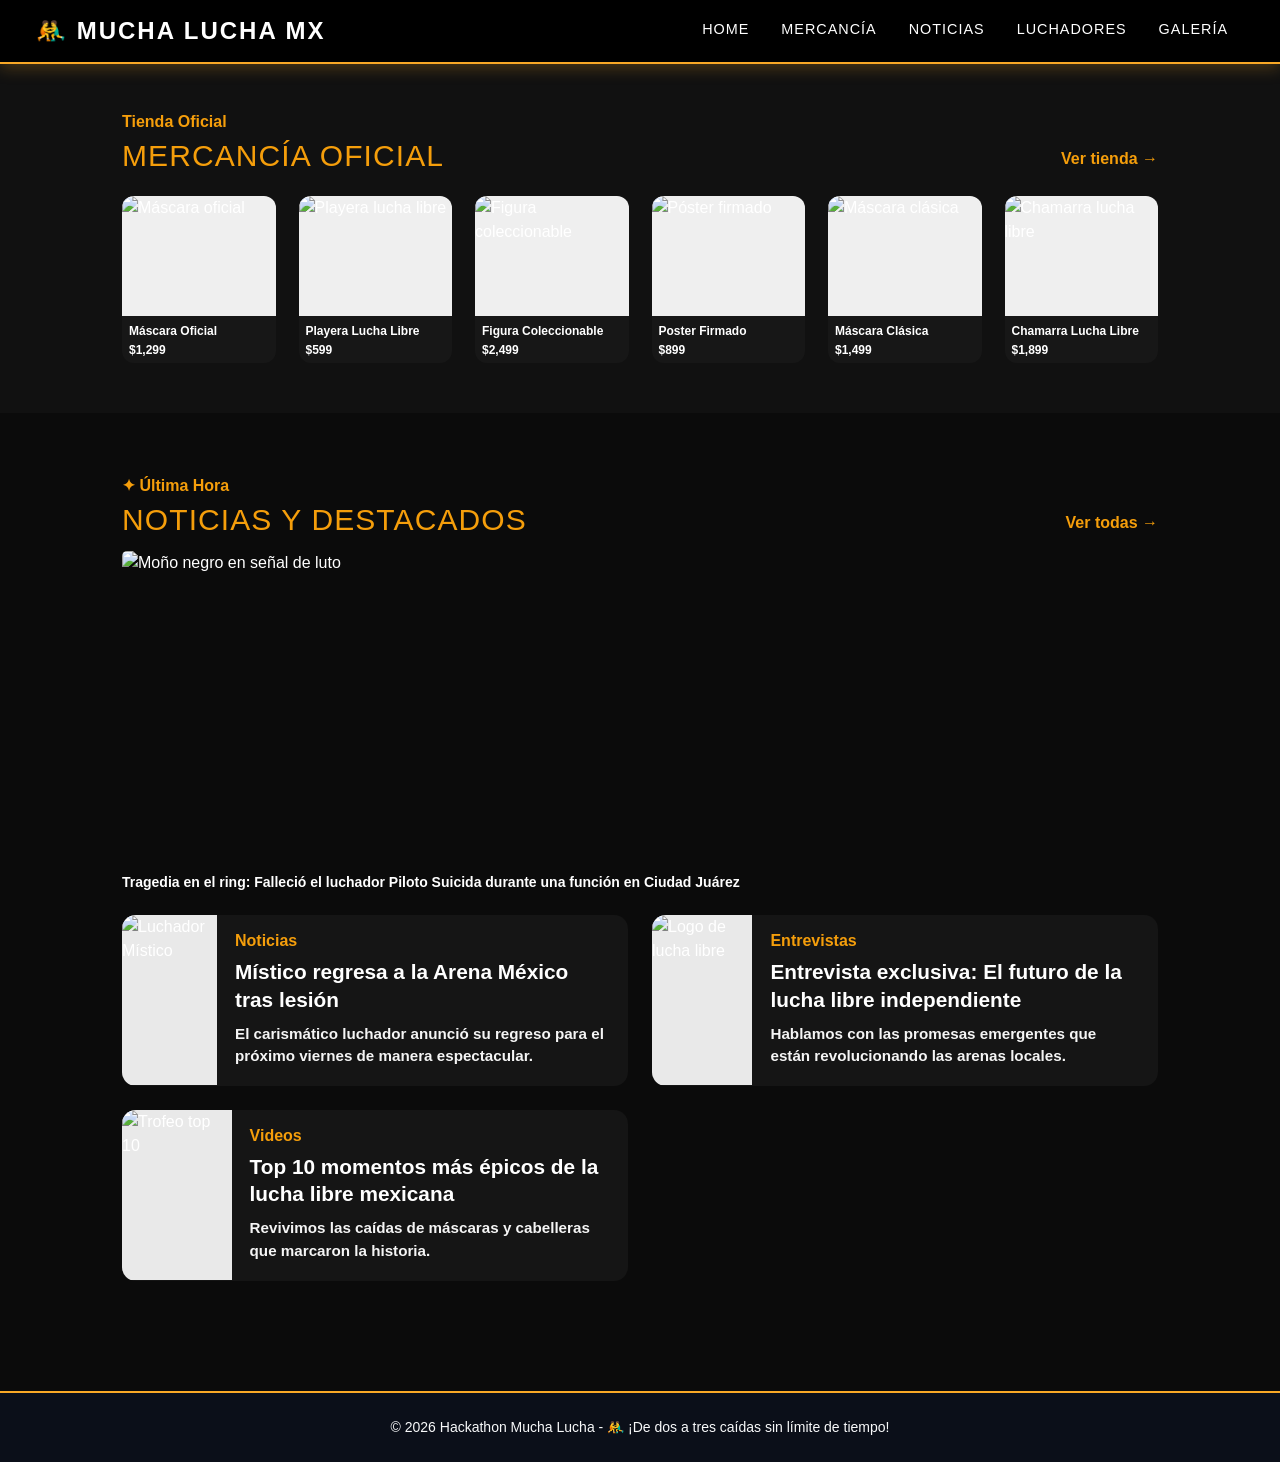
==== commit 6a18312a: "Se subieron los últimos cambios" ====
--- a/index.html
+++ b/index.html
@@ -12,8 +12,11 @@
     <link rel="stylesheet" href="css/global.css">
     <link rel="stylesheet" href="css/home.css">
 </head>
+
+<body>
+
 <!-- NAVBAR -->
-<nav class="navbar navbar-expand-lg fixed-top navbar-dark bg-black px-4" id="mainNavbar">
+<nav class="navbar navbar-expand-lg navbar-dark bg-black px-4" id="mainNavbar">
   <div class="container-fluid">
     <a class="navbar-brand fw-bold text-uppercase" href="index.html">
       🤼‍♂️ Mucha Lucha MX</a>
@@ -22,7 +25,7 @@
       class="navbar-toggler" 
       type="button" 
       data-bs-toggle="collapse" 
-      data-bs-target="#menu" 
+      data-bs-target="#navbarMain" 
       aria-controls="navbarMain" 
       aria-expanded="false" 
       aria-label="Toggle navigation">
@@ -32,7 +35,7 @@
     <div class="collapse navbar-collapse" id="navbarMain">
       <ul class="navbar-nav ms-auto mb-2 mb-lg-0">
         <li class="nav-item"><a class="nav-link" href="./index.html">Home</a></li>
-        <li class="nav-item"><a class="nav-link" href="./Mercancia/mercancia.html">Mercancía</a></li>
+        <li class="nav-item"><a class="nav-link" href="./pages/mercancia.html">Mercancía</a></li>
         <li class="nav-item"><a class="nav-link" href="./pages/noticias.html">Noticias</a></li>
         <li class="nav-item"><a class="nav-link" href="./pages/luchadores.html">Luchadores</a></li>
         <li class="nav-item"><a class="nav-link" href="./pages/galeria.html">Galería</a></li>
@@ -41,7 +44,8 @@
   </div>
 
 </nav>  
-<body>
+
+<main>
 
    <!-- MERCANCÍA OFICIAL -->
     <section class="mercancia-section">
@@ -50,10 +54,10 @@
           <div>
             <p class="section-kicker mb-0">Tienda Oficial</p>
             <h2 class="section-title mb-0">MERCANCÍA OFICIAL</h2>
-          <!-- </div>
-
-          <a href="../Mercancia/mercancia.html" class="section-link">Ver tienda →</a>
-        </div> -->
+          </div>
+
+          <a href="./pages/mercancia.html" class="section-link">Ver tienda →</a>
+        </div>
 
         <div class="productos-grid">
           <article class="producto-card">
@@ -138,10 +142,10 @@
           <div>
             <p class="section-kicker news-kicker mb-0">✦ Última Hora</p>
             <h2 class="section-title mb-0">NOTICIAS Y DESTACADOS</h2>
-          <!-- </div>
-
-          <a href="../pages/noticias.html" class="section-link">Ver todas →</a>
-        </div> -->
+          </div>
+
+          <a href="./pages/noticias.html" class="section-link">Ver todas →</a>
+        </div>
 
         <article class="noticia-principal">
           <img
@@ -204,12 +208,13 @@
       crossorigin="anonymous"
     ></script>
 
-    <script src="https://cdn.jsdelivr.net/npm/bootstrap@5.3.3/dist/js/bootstrap.bundle.min.js" integrity="sha384-YvpcrYf0tY3lHB60NNkmXc5s9fDVZLESaAA55NDzOxhy9GkcIdslK1eN7N6jIeHz" crossorigin="anonymous"></script>
-
-    <script src="https://cdn.jsdelivr.net/npm/bootstrap@5.3.3/dist/js/bootstrap.bundle.min.js"></script>
-
-    
     <script src="js/global.js"></script>
     <script src="js/home.js"></script>
 </body>
+<footer class="bg-black text-center text-light py-4">
+    <div class="container text-center">
+        <p class="small mb-0">&copy; 2026 Hackathon Mucha Lucha - 🤼‍♂️ ¡De dos a tres caídas sin límite de tiempo!</p>
+    
+      </div>
+</footer>
 </html>
--- a/css/global.css
+++ b/css/global.css
@@ -1,68 +1,82 @@
 /* Estilos personalizados para el proyecto */
 body {
-    font-family: 'Segoe UI', Tahoma, Geneva, Verdana, sans-serif;
+  font-family: "Segoe UI", Tahoma, Geneva, Verdana, sans-serif;
 }
 
 /* Color personalizado de fondo estilo gris oscuro profundo */
 .bg-black {
-    background-color: #0b0f19 !important;
+  background-color: #0b0f19 !important;
 }
 
 /* Navbar */
 /* Estado inicial: transparente */
 #mainNavbar {
-    background-color: black !important;
-    transition: all 0.4s ease-in-out;
-    box-shadow: none;
-    backdrop-filter: blur(0px);
+  background-color: black !important;
+  transition: all 0.4s ease-in-out;
+  box-shadow: none;
+  backdrop-filter: blur(0px);
+  border-bottom: 2px solid #f9a826 !important;
+  box-shadow: 0 4px 15px rgba(249, 168, 38, 0.25);
 }
 
 /* Cuando el navbar tiene la clase .scrolled (se activa con JS al hacer scroll) */
 #mainNavbar.scrolled {
-    background-color: rgba(0, 0, 0, 0.85) !important;
-    backdrop-filter: blur(8px);
-    box-shadow: 0 4px 20px rgba(0, 0, 0, 0.3);
+  background-color: rgba(0, 0, 0, 0.85) !important;
+  backdrop-filter: blur(8px);
+  box-shadow: 0 4px 20px rgba(0, 0, 0, 0.3);
 }
 
 /* Enlaces del navbar */
 #mainNavbar .nav-link {
-    color: white;
-    font-weight: 500;
-    text-transform: uppercase;
-    letter-spacing: 1px;
-    font-size: 0.9rem;
-    margin: 0 0.5rem;
-    transition: color 0.3s ease, border-bottom 0.3s ease;
-    border-bottom: 2px solid transparent;
+  color: white;
+  font-weight: 500;
+  text-transform: uppercase;
+  letter-spacing: 1px;
+  font-size: 0.9rem;
+  margin: 0 0.5rem;
+  transition:
+    color 0.3s ease,
+    border-bottom 0.3s ease;
+  border-bottom: 2px solid transparent;
 }
 
 #mainNavbar .nav-link:hover {
-    color: #f9a826;  /* Color dorado / anaranjado tipo lucha libre */
-    border-bottom-color: #f9a826;
+  color: #f9a826; /* Color dorado / anaranjado tipo lucha libre */
+  border-bottom-color: #f9a826;
 }
 
 /* Marca (logo o texto) */
 #mainNavbar .navbar-brand {
-    color: white;
-    font-size: 1.5rem;
-    letter-spacing: 2px;
-    transition: color 0.3s ease;
+  color: white;
+  font-size: 1.5rem;
+  letter-spacing: 2px;
+  transition: color 0.3s ease;
 }
 
 #mainNavbar .navbar-brand:hover {
-    color: #f9a826;
+  color: #f9a826;
 }
 
 /* Botón hamburguesa (toggler) en móvil */
 .navbar-toggler {
-    border-color: rgba(255,255,255,0.6);
+  border-color: rgba(255, 255, 255, 0.6);
 }
 
 .navbar-toggler-icon {
-    filter: invert(1);
+  filter: invert(1);
 }
 
 /* Ajuste para que el contenido no quede oculto debajo del navbar fijo */
 body {
-    padding-top: 70px;
-}+  padding-top: 0;
+}
+
+/* FOOTER */
+
+footer {
+  border-top: 2px solid #f9a826;
+  background-color: #111;
+  color: white;
+  margin-top: 50px;
+  font-size: 1rem;
+}
--- a/css/home.css
+++ b/css/home.css
@@ -32,26 +32,26 @@
 }
 
 .page-container {
-  max-width: 705px;
+  max-width: 1100px;
   margin: 0 auto;
-  padding-left: 23px;
-  padding-right: 33px;
+  padding-left: 32px;
+  padding-right: 32px;
 }
 
 .section-heading {
-  margin-bottom: 14px;
+  margin-bottom: 24px;
 }
 
 .section-kicker {
   color: var(--orange);
-  font-size: 7px;
+  font-size: 16px;
   font-weight: 800;
   line-height: 1;
 }
 
 .section-title {
   color: var(--orange);
-  font-size: 23px;
+  font-size: 30px;
   font-weight: 400;
   line-height: 1.1;
   letter-spacing: 1.1px;
@@ -60,7 +60,7 @@
 
 .section-link {
   color: var(--orange);
-  font-size: 7px;
+  font-size: 16px;
   font-weight: 800;
   line-height: 1;
   text-decoration: none;
@@ -74,34 +74,40 @@
 /*! MERCANCÍA OFICIAL */
 .mercancia-section {
   background: var(--bg-section);
-  padding-top: 10px;
-  padding-bottom: 24px;
+  padding-top: 50px;
+  padding-bottom: 50px;
 }
 
 .productos-grid {
   display: grid;
   grid-template-columns: repeat(6, 1fr);
-  gap: 12px;
+  gap: 23px;
 }
 
 .producto-card {
   min-width: 0;
   overflow: hidden;
   border: 0;
-  border-radius: 5px;
+  border-radius: 12px;
+  transition: 0.3s;
   background: var(--bg-card);
   color: var(--text);
+}
+
+.producto-card:hover {
+  transform: translateY(-8px);
+  box-shadow: 0 0 18px rgba(245, 158, 11, 0.35);
 }
 
 .producto-img {
   width: 100%;
-  height: 85px;
+  height: 120px;
   object-fit: cover;
   background: #efefef;
 }
 
 .producto-body {
-  min-height: 41px;
+  min-height: 45px;
   padding: 8px 7px 7px;
 }
 
@@ -112,14 +118,14 @@
 
 .producto-body h3 {
   color: var(--text);
-  font-size: 7px;
+  font-size: 12px;
   font-weight: 800;
   line-height: 1.2;
 }
 
 .producto-body p {
   color: var(--text);
-  font-size: 7px;
+  font-size: 12px;
   font-weight: 800;
   line-height: 1;
   margin-top: 6px;
@@ -128,16 +134,16 @@
 /*! NOTICIAS Y DESTACADOS */
 .noticias-section {
   background: var(--bg-main);
-  padding-top: 25px;
-  padding-bottom: 23px;
+  padding-top: 65px;
+  padding-bottom: 60px;
 }
 
 .noticias-heading {
-  margin-bottom: 13px;
+  margin-bottom: 15px;
 }
 
 .news-kicker {
-  font-size: 7px;
+  font-size: 16px;
 }
 
 .noticia-principal {
@@ -146,16 +152,16 @@
 
 .noticia-principal-img {
   width: 100%;
-  height: 363px;
+  height: 320px;
   object-fit: cover;
   object-position: center;
-  border-radius: 4px 4px 0 0;
+  border-radius: 5px 5px 5px 5px;
 }
 
 .noticia-principal h3 {
   margin: 3px 0 0;
   color: var(--text);
-  font-size: 12px;
+  font-size: 14px;
   font-weight: 800;
   line-height: 1.15;
 }
@@ -163,33 +169,43 @@
 .noticias-grid {
   display: grid;
   grid-template-columns: repeat(2, minmax(0, 1fr));
-  gap: 12px;
+  gap: 24px;
+  margin-top: 25px;
 }
 
 .noticia-card {
-  display: grid;
-  grid-template-columns: 132px minmax(0, 1fr);
-  min-height: 132px;
+  display: flex;
+  align-items: stretch;
+  min-height: 170px;
   overflow: hidden;
-  border-radius: 5px;
-  background: var(--bg-card);
+  border-radius: 14px;
+  background: #151515;
+  transition: 0.3s ease;
+}
+
+.noticia-card:hover {
+  transform: translateY(-6px);
+  box-shadow: 0 0 18px rgba(245, 158, 11, 0.25);
 }
 
 .noticia-img {
-  width: 132px;
-  height: 132px;
+  width: 170px;
+  height: 170px;
   object-fit: cover;
   background: #e9e9e9;
 }
 
 .noticia-body {
-  padding: 12px 10px 8px;
+  padding: 18px;
+  display: flex;
+  flex-direction: column;
+  justify-content: center;
 }
 
 .noticia-body span {
   display: block;
   color: var(--orange);
-  font-size: 6px;
+  font-size: 16px;
   font-weight: 800;
   line-height: 1;
   margin-bottom: 9px;
@@ -198,17 +214,18 @@
 .noticia-body h3 {
   margin: 0 0 6px;
   color: var(--text);
-  font-size: 7.5px;
-  font-weight: 800;
-  line-height: 1.15;
+  font-size: 1.3rem;
+  font-weight: 800;
+  line-height: 1.3;
+  margin-bottom: 10px;
 }
 
 .noticia-body p {
   margin: 0;
   color: var(--muted);
-  font-size: 6.7px;
+  font-size: 0.95rem;
   font-weight: 700;
-  line-height: 1.25;
+  line-height: 1.5;
 }
 
 @media (max-width: 767.98px) {
@@ -223,11 +240,13 @@
   }
 
   .producto-img {
-    height: 125px;
+    height: 120px;
+    object-fit: cover;
   }
 
   .section-title {
-    font-size: 21px;
+    font-size: 32px;
+    font-weight: 700;
   }
 
   .noticia-principal-img {
@@ -239,12 +258,12 @@
   }
 
   .noticia-card {
-    grid-template-columns: 120px minmax(0, 1fr);
-    min-height: 120px;
+    flex-direction: column;
+    min-height: auto;
   }
 
   .noticia-img {
-    width: 120px;
-    height: 120px;
-  }
-}
+    width: 100%;
+    height: 180px;
+  }
+}
